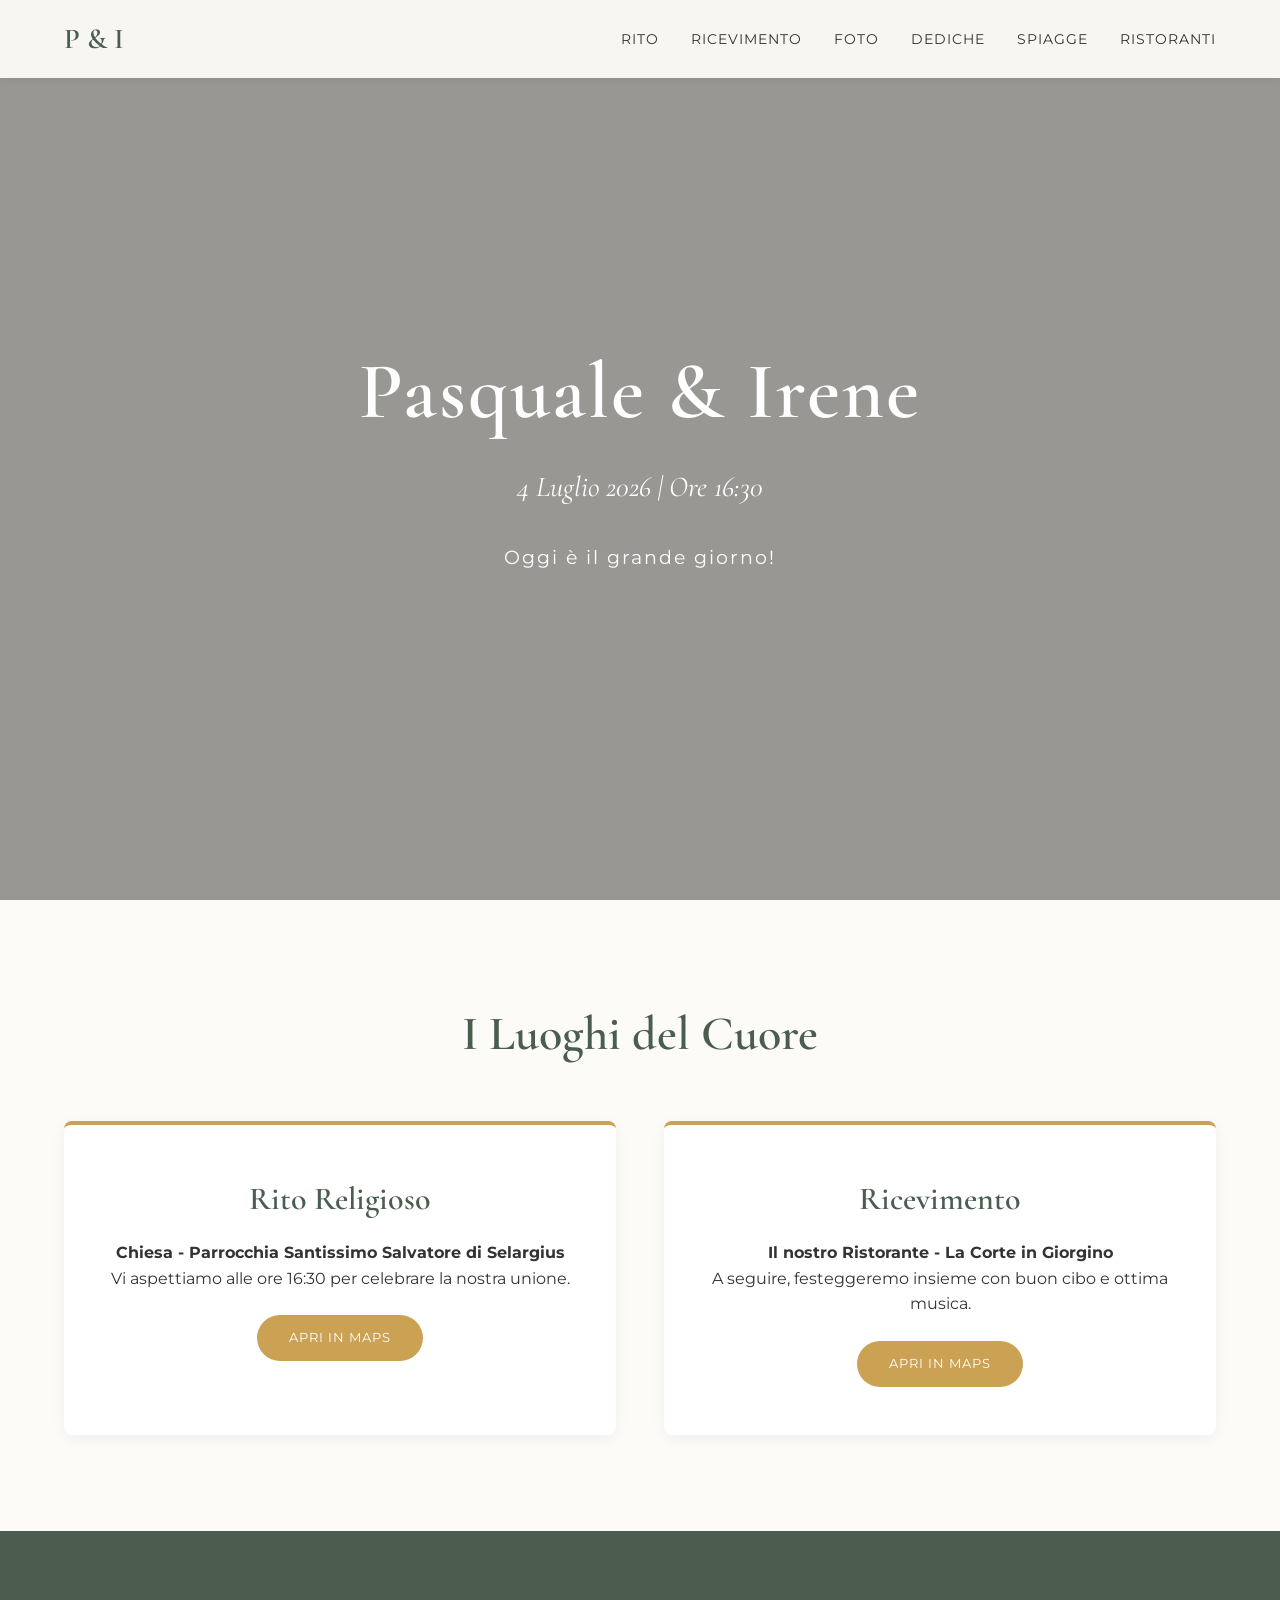
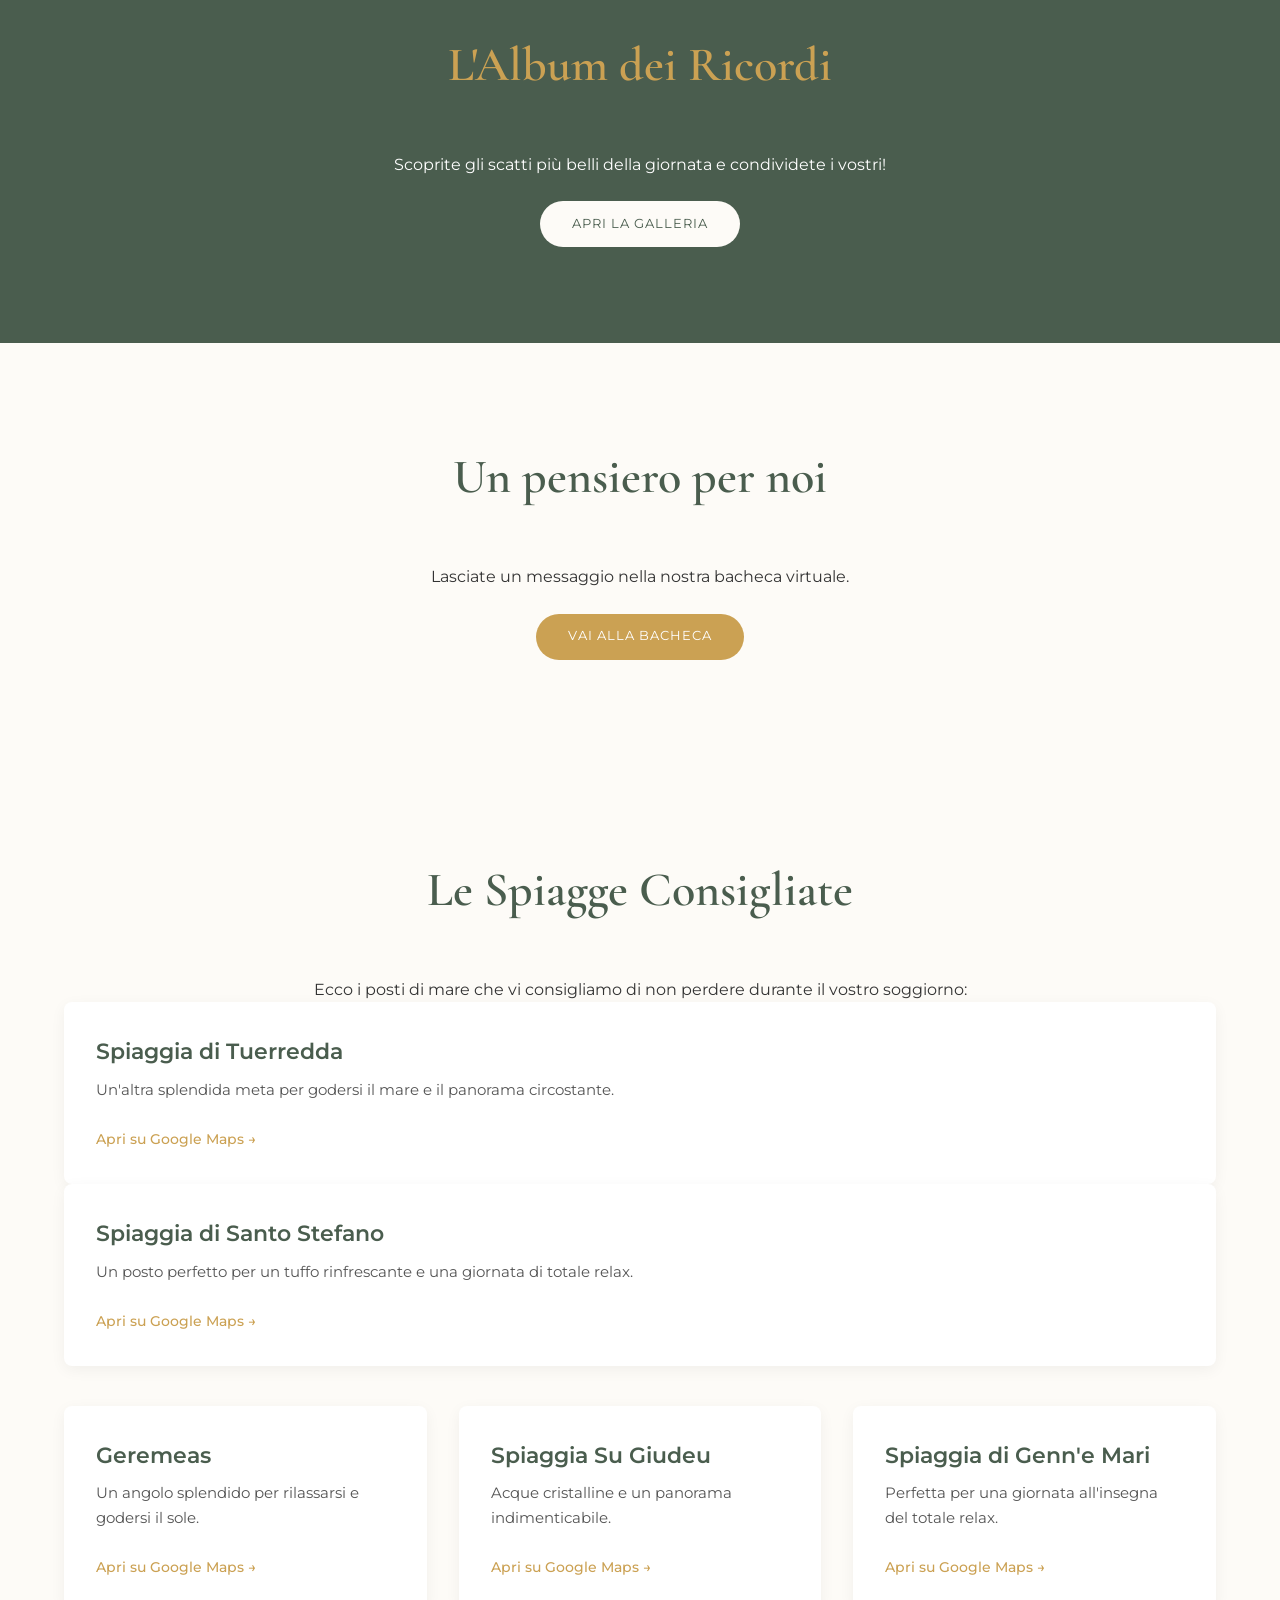
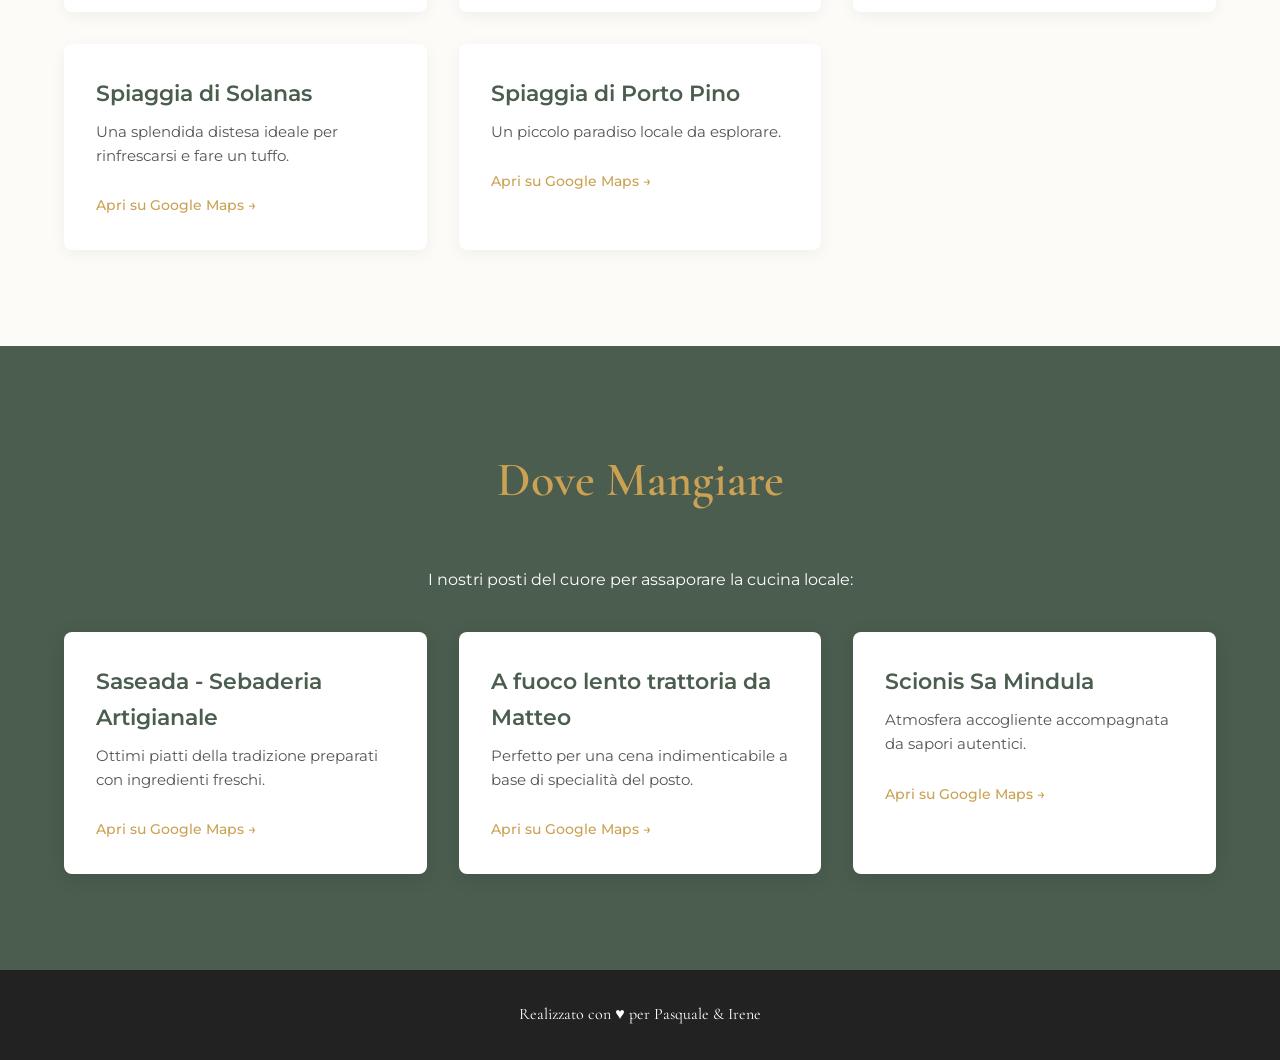
==== index.html @ 94bff265 "aggiunta nomi" ====
<!DOCTYPE html>
<html lang="it">
<head>
    <meta charset="UTF-8">
    <meta name="viewport" content="width=device-width, initial-scale=1.0">
    <title>Matrimonio Irene & Pasquale</title>
    <link rel="stylesheet" href="style.css">
    <link href="https://fonts.googleapis.com/css2?family=Cormorant+Garamond:ital,wght@0,400;0,600;1,400&family=Montserrat:wght@300;400;500&display=swap" rel="stylesheet">
</head>
<body>

    <nav id="navbar">
        <div class="logo">P & I</div>
            <ul class="nav-links">
                <li><a href="index.html#cerimonia">Rito</a></li>
                <li><a href="index.html#ricevimento">Ricevimento</a></li>
                <li><a href="foto.html">Foto</a></li>
                <li><a href="dediche.html">Dediche</a></li>
                <li><a href="index.html#spiagge">Spiagge</a></li> <li><a href="index.html#ristoranti">Ristoranti</a></li>
            </ul>
    </nav>

    <header class="hero">
        <div class="hero-content">
            <h1>Pasquale & Irene</h1>
            <p class="subtitle">4 Luglio 2026 | Ore 16:30</p>
            <div id="countdown" class="countdown"></div>
        </div>
    </header>

    <section id="cerimonia" class="section">
        <h2>I Luoghi del Cuore</h2>
        <div class="container double-column">
            
            <div class="card">
                <h3>Rito Religioso</h3>
                <p><strong>Chiesa - Parrocchia Santissimo Salvatore di Selargius</strong></p>
                <p>Vi aspettiamo alle ore 16:30 per celebrare la nostra unione.</p>
                <a href="https://maps.app.goo.gl/7A8SuHtSgQFLoYvGA?g_st=iw" class="btn" target="_blank">Apri in Maps</a>
            </div>

            <div class="card" id="ricevimento">
                <h3>Ricevimento</h3>
                <p><strong>Il nostro Ristorante - La Corte in Giorgino</strong></p>
                <p>A seguire, festeggeremo insieme con buon cibo e ottima musica.</p>
                <a href="https://maps.app.goo.gl/tqCPoaPsk72nyPu48?g_st=iw" class="btn" target="_blank">Apri in Maps</a>
            </div>

        </div>
    </section>

    <section id="foto" class="section dark-bg">
        <h2>L'Album dei Ricordi</h2>
        <div class="container text-center">
            <p>Scoprite gli scatti più belli della giornata e condividete i vostri!</p>
            <a href="foto.html" class="btn btn-light">Apri la Galleria</a>
        </div>
    </section>

    <section class="section">
    <div class="container text-center">
        <h2>Un pensiero per noi</h2>
        <p>Lasciate un messaggio nella nostra bacheca virtuale.</p>
        <a href="dediche.html" class="btn">Vai alla Bacheca</a>
    </div>
    </section>

<section id="spiagge" class="section">
    <h2>Le Spiagge Consigliate</h2>
    <div class="container">
        <p class="text-center">Ecco i posti di mare che vi consigliamo di non perdere durante il vostro soggiorno:</p>
        <div class="card-consiglio">
                <h3>Spiaggia di Tuerredda</h3>
                <p>Un'altra splendida meta per godersi il mare e il panorama circostante.</p>
                <a href="https://maps.app.goo.gl/Bn6LyCchvHPdUhnS6?g_st=iw" target="_blank" class="btn-link">Apri su Google Maps →</a>
            </div>

            <div class="card-consiglio">
                <h3>Spiaggia di Santo Stefano</h3>
                <p>Un posto perfetto per un tuffo rinfrescante e una giornata di totale relax.</p>
                <a href="https://maps.app.goo.gl/yt2L62T7qrY25TKx7?g_st=iw" target="_blank" class="btn-link">Apri su Google Maps →</a>
            </div>
        <div class="cards-grid">
            <div class="card-consiglio">
                <h3>Geremeas</h3>
                <p>Un angolo splendido per rilassarsi e godersi il sole.</p>
                <a href="https://maps.app.goo.gl/NKtHqm1GBeDkbayM6?g_st=iw" target="_blank" class="btn-link">Apri su Google Maps →</a>
            </div>

            <div class="card-consiglio">
                <h3>Spiaggia Su Giudeu</h3>
                <p>Acque cristalline e un panorama indimenticabile.</p>
                <a href="https://maps.app.goo.gl/EWHRhkAZRLEbvHLa8?g_st=iw" target="_blank" class="btn-link">Apri su Google Maps →</a>
            </div>

            <div class="card-consiglio">
                <h3>Spiaggia di Genn'e Mari</h3>
                <p>Perfetta per una giornata all'insegna del totale relax.</p>
                <a href="https://maps.app.goo.gl/zg65W3r7LVhrQqkp8?g_st=iw" target="_blank" class="btn-link">Apri su Google Maps →</a>
            </div>

            <div class="card-consiglio">
                <h3>Spiaggia di Solanas</h3>
                <p>Una splendida distesa ideale per rinfrescarsi e fare un tuffo.</p>
                <a href="https://maps.app.goo.gl/wDWNZT6ZgFcB17de6?g_st=iw" target="_blank" class="btn-link">Apri su Google Maps →</a>
            </div>

            <div class="card-consiglio">
                <h3>Spiaggia di Porto Pino</h3>
                <p>Un piccolo paradiso locale da esplorare.</p>
                <a href="https://maps.app.goo.gl/ZWvww7A1cfnHGEvG8?g_st=iw" target="_blank" class="btn-link">Apri su Google Maps →</a>
            </div>
        </div>
    </div>
</section>

<section id="ristoranti" class="section dark-bg">
    <h2>Dove Mangiare</h2>
    <div class="container">
        <p class="text-center">I nostri posti del cuore per assaporare la cucina locale:</p>
        
        <div class="cards-grid">
            <div class="card-consiglio">
                <h3>Saseada - Sebaderia Artigianale</h3>
                <p>Ottimi piatti della tradizione preparati con ingredienti freschi.</p>
                <a href="https://maps.app.goo.gl/XTCZu9n15U3RSqXQA?g_st=iw" target="_blank" class="btn-link">Apri su Google Maps →</a>
            </div>

            <div class="card-consiglio">
                <h3>A fuoco lento trattoria da Matteo</h3>
                <p>Perfetto per una cena indimenticabile a base di specialità del posto.</p>
                <a href="https://maps.app.goo.gl/RqQxAGWK4vjCrK7r7?g_st=iw" target="_blank" class="btn-link">Apri su Google Maps →</a>
            </div>

            <div class="card-consiglio">
                <h3>Scionis Sa Mindula</h3>
                <p>Atmosfera accogliente accompagnata da sapori autentici.</p>
                <a href="https://maps.app.goo.gl/MSapcV2wznL1i2TR8?g_st=iw" target="_blank" class="btn-link">Apri su Google Maps →</a>
            </div>
        </div>
    </div>
</section>

    <footer>
        <p>Realizzato con ♥ per Pasquale & Irene</p>
    </footer>

    <script src="script.js"></script>
</body>
</html>
---- style.css ----
/* Variabili CSS per la palette colori */
:root {
    --primary-color: #4a5d4e; 
    --secondary-color: #cba153; 
    --bg-light: #fdfbf7; 
    --text-dark: #333333;
    --text-light: #ffffff;
}

* { margin: 0; padding: 0; box-sizing: border-box; }
html { scroll-behavior: smooth; }

body {
    font-family: 'Montserrat', sans-serif;
    color: var(--text-dark);
    background-color: var(--bg-light);
    line-height: 1.6;
}

h1, h2, h3, h4, .logo {
    font-family: 'Cormorant Garamond', serif;
    font-weight: 600;
}

/* Navigazione */
#navbar {
    position: fixed; top: 0; width: 100%;
    background: rgba(253, 251, 247, 0.95);
    padding: 1rem 5%;
    display: flex; justify-content: space-between; align-items: center;
    z-index: 1000; box-shadow: 0 2px 10px rgba(0,0,0,0.05); transition: 0.3s;
}

.logo { font-size: 1.8rem; color: var(--primary-color); }
.nav-links { list-style: none; display: flex; gap: 2rem; }
.nav-links a { text-decoration: none; color: var(--text-dark); font-size: 0.9rem; text-transform: uppercase; letter-spacing: 1px; transition: 0.3s; }
.nav-links a:hover { color: var(--secondary-color); }

/* Hero Section */
.hero {
    height: 100vh;
    background: linear-gradient(rgba(0,0,0,0.4), rgba(0,0,0,0.4)), url('https://images.unsplash.com/photo-1519741497674-611481863552?ixlib=rb-1.2.1&auto=format&fit=crop&w=1920&q=80') center/cover;
    display: flex; align-items: center; justify-content: center;
    text-align: center; color: var(--text-light);
}

.hero h1 { font-size: 5rem; margin-bottom: 0.5rem; letter-spacing: 2px; }
.hero .subtitle { font-size: 1.8rem; font-style: italic; font-family: 'Cormorant Garamond', serif; }
.countdown { margin-top: 2rem; font-size: 1.2rem; letter-spacing: 2px; }

/* Sezioni e Container */
.section { padding: 6rem 5%; }
.section h2 { text-align: center; font-size: 3rem; color: var(--primary-color); margin-bottom: 3rem; }
.container { max-width: 1200px; margin: 0 auto; }
.text-center { text-align: center; }

.dark-bg { background-color: var(--primary-color); color: var(--text-light); }
.dark-bg h2 { color: var(--secondary-color); }

/* Layout Colonne (Luoghi) */
.double-column { display: flex; gap: 3rem; flex-wrap: wrap; }
.card {
    flex: 1; min-width: 300px; background: #fff; padding: 3rem 2rem;
    text-align: center; border-radius: 8px; box-shadow: 0 4px 15px rgba(0,0,0,0.05);
    border-top: 4px solid var(--secondary-color); color: var(--text-dark);
}
.card h3 { font-size: 2rem; margin-bottom: 1rem; color: var(--primary-color); }

/* Layout Griglia (Consigli) */
.grid-2 {
    display: grid;
    grid-template-columns: repeat(auto-fit, minmax(280px, 1fr));
    gap: 2rem; margin-top: 3rem;
}
.tip-card { padding: 2.5rem; background: #fff; border: 1px solid #eee; border-radius: 8px; box-shadow: 0 2px 10px rgba(0,0,0,0.02); }
.tip-card h4 { color: var(--secondary-color); font-size: 1.5rem; margin-bottom: 0.8rem; }

/* Pulsanti e Immagini */
.btn {
    display: inline-block; padding: 0.8rem 2rem; background-color: var(--secondary-color);
    color: var(--text-light); text-decoration: none; border-radius: 30px;
    text-transform: uppercase; font-size: 0.8rem; letter-spacing: 1px;
    transition: 0.3s; margin-top: 1.5rem;
}
.btn:hover { background-color: #b58d45; }
.btn-light { background-color: var(--bg-light); color: var(--primary-color); }
.btn-light:hover { background-color: #eee; }
.btn-small { padding: 0.6rem 1.5rem; font-size: 0.75rem; margin-top: 1rem; }

.qr-container { margin: 2rem 0; }
.qr-code { border: 10px solid #fff; border-radius: 8px; max-width: 100%; height: auto; }

/* Galleria Foto Dinamica */
.gallery-grid {
    display: grid;
    grid-template-columns: repeat(auto-fill, minmax(250px, 1fr));
    gap: 15px;
    margin-top: 3rem;
}

.gallery-item {
    position: relative;
    overflow: hidden;
    border-radius: 8px;
    box-shadow: 0 4px 10px rgba(0,0,0,0.15);
    aspect-ratio: 1 / 1;
}

.gallery-item img {
    width: 100%;
    height: 100%;
    object-fit: cover;
    transition: transform 0.5s ease;
}

.gallery-item:hover img { transform: scale(1.08); }

footer { text-align: center; padding: 2rem; background: #222; color: #fff; font-family: 'Cormorant Garamond', serif; }

/* ======== RESPONSIVE DESIGN (SMARTPHONE) ======== */
@media (max-width: 768px) {
    #navbar { flex-direction: column; padding: 1rem; }
    .nav-links { margin-top: 1rem; gap: 1rem; flex-wrap: wrap; justify-content: center; }
    
    .hero h1 { font-size: 3rem; }
    .hero .subtitle { font-size: 1.4rem; }
    .countdown { font-size: 1rem; }
    
    .section { padding: 4rem 5%; }
    .section h2 { font-size: 2.2rem; margin-bottom: 2rem; }
    
    .double-column { gap: 2rem; }
    .card { padding: 2rem 1.5rem; }
    
    .gallery-grid {
        grid-template-columns: repeat(auto-fill, minmax(140px, 1fr));
        gap: 8px;
    }
}

@media (max-width: 480px) {
    .hero h1 { font-size: 2.5rem; }
    .nav-links { gap: 0.8rem; }
    .nav-links a { font-size: 0.8rem; }
    .btn { padding: 0.7rem 1.5rem; font-size: 0.75rem; }
}
/* ======== STILI LIGHTBOX (FOTO INGRANDITA) ======== */
.gallery-item {
    cursor: pointer; /* Fa capire che la foto si può cliccare */
}

.lightbox {
    display: none; /* Nascosto di default */
    position: fixed;
    z-index: 9999; /* Sta sopra a tutto il resto */
    left: 0;
    top: 0;
    width: 100%;
    height: 100%;
    background-color: rgba(0, 0, 0, 0.85); /* Sfondo nero semitrasparente */
    backdrop-filter: blur(5px); /* Sfoca leggermente lo sfondo */
}

.lightbox-content {
    margin: auto;
    display: block;
    max-width: 90%;
    max-height: 85vh; /* Non supera mai l'altezza dello schermo */
    margin-top: 5vh;
    border-radius: 8px;
    box-shadow: 0 4px 20px rgba(0,0,0,0.5);
    animation: zoomIn 0.3s ease;
}

/* Tasto di chiusura "X" */
.close-lightbox {
    position: absolute;
    top: 20px;
    right: 35px;
    color: #f1f1f1;
    font-size: 40px;
    font-weight: bold;
    transition: 0.3s;
    cursor: pointer;
}

.close-lightbox:hover {
    color: var(--secondary-color);
}

/* Animazione di entrata fluida */
@keyframes zoomIn {
    from {transform: scale(0.9); opacity: 0;}
    to {transform: scale(1); opacity: 1;}
}

/* Adatta la X sugli smartphone */
@media (max-width: 768px) {
    .close-lightbox {
        top: 10px;
        right: 20px;
    }
}
/* ======== GRIGLIA CONSIGLI (SPIAGGE E RISTORANTI) ======== */
.cards-grid {
    display: grid;
    grid-template-columns: repeat(auto-fit, minmax(280px, 1fr));
    gap: 2rem;
    margin-top: 2.5rem;
}

.card-consiglio {
    background: #ffffff;
    padding: 2rem;
    border-radius: 8px;
    box-shadow: 0 4px 15px rgba(0, 0, 0, 0.05);
    text-align: left;
    transition: transform 0.3s ease, box-shadow 0.3s ease;
}

/* Se la card si trova dentro una sezione scura, adattiamo lo sfondo interno */
.dark-bg .card-consiglio {
    background: #ffffff; 
    box-shadow: 0 4px 20px rgba(0, 0, 0, 0.1);
}

.card-consiglio:hover {
    transform: translateY(-5px);
    box-shadow: 0 6px 20px rgba(0, 0, 0, 0.08);
}

.card-consiglio h3 {
    font-family: var(--font-title);
    font-size: 1.4rem;
    margin-bottom: 0.5rem;
    color: var(--primary-color);
}

.card-consiglio p {
    font-family: var(--font-text);
    font-size: 0.95rem;
    color: #555;
    margin-bottom: 1.5rem;
    line-height: 1.6;
}

.btn-link {
    font-family: var(--font-text);
    font-weight: 500;
    color: var(--secondary-color);
    text-decoration: none;
    font-size: 0.9rem;
    transition: color 0.2s ease;
}

.btn-link:hover {
    text-decoration: underline;
}
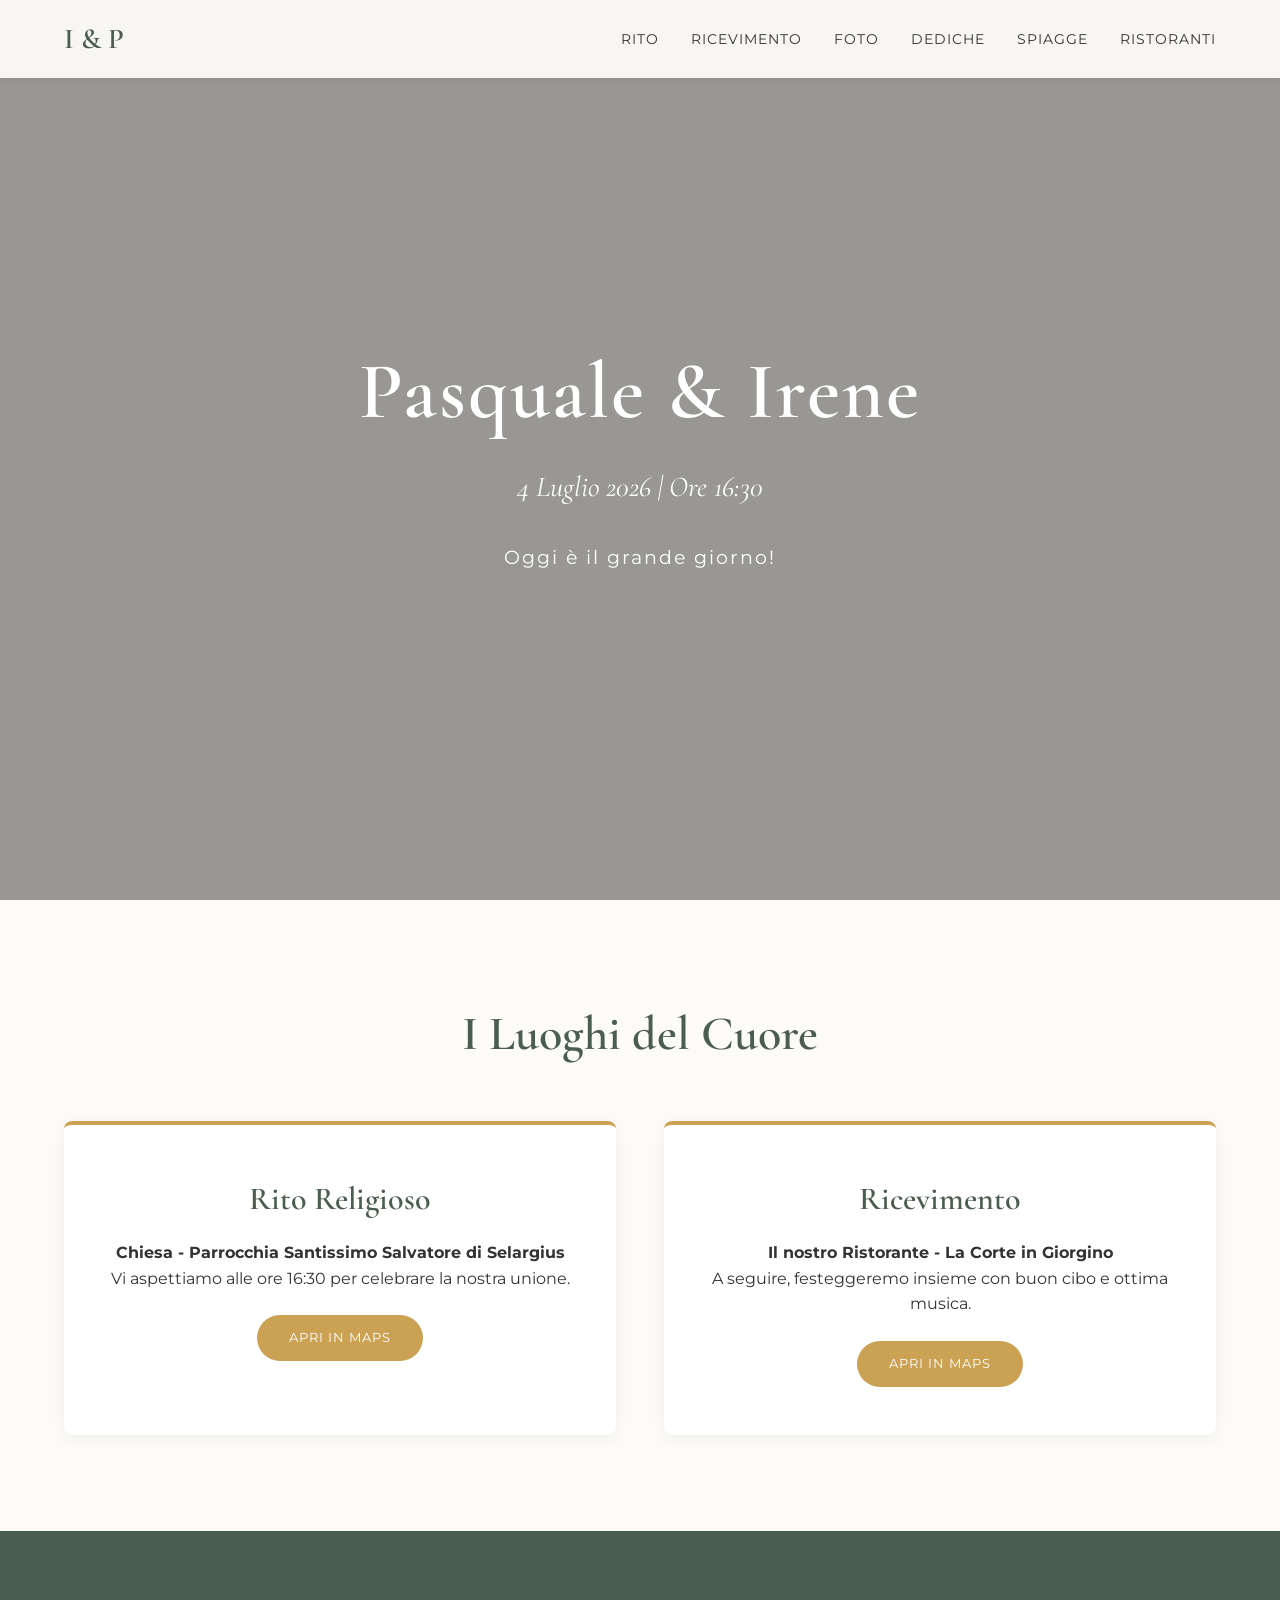
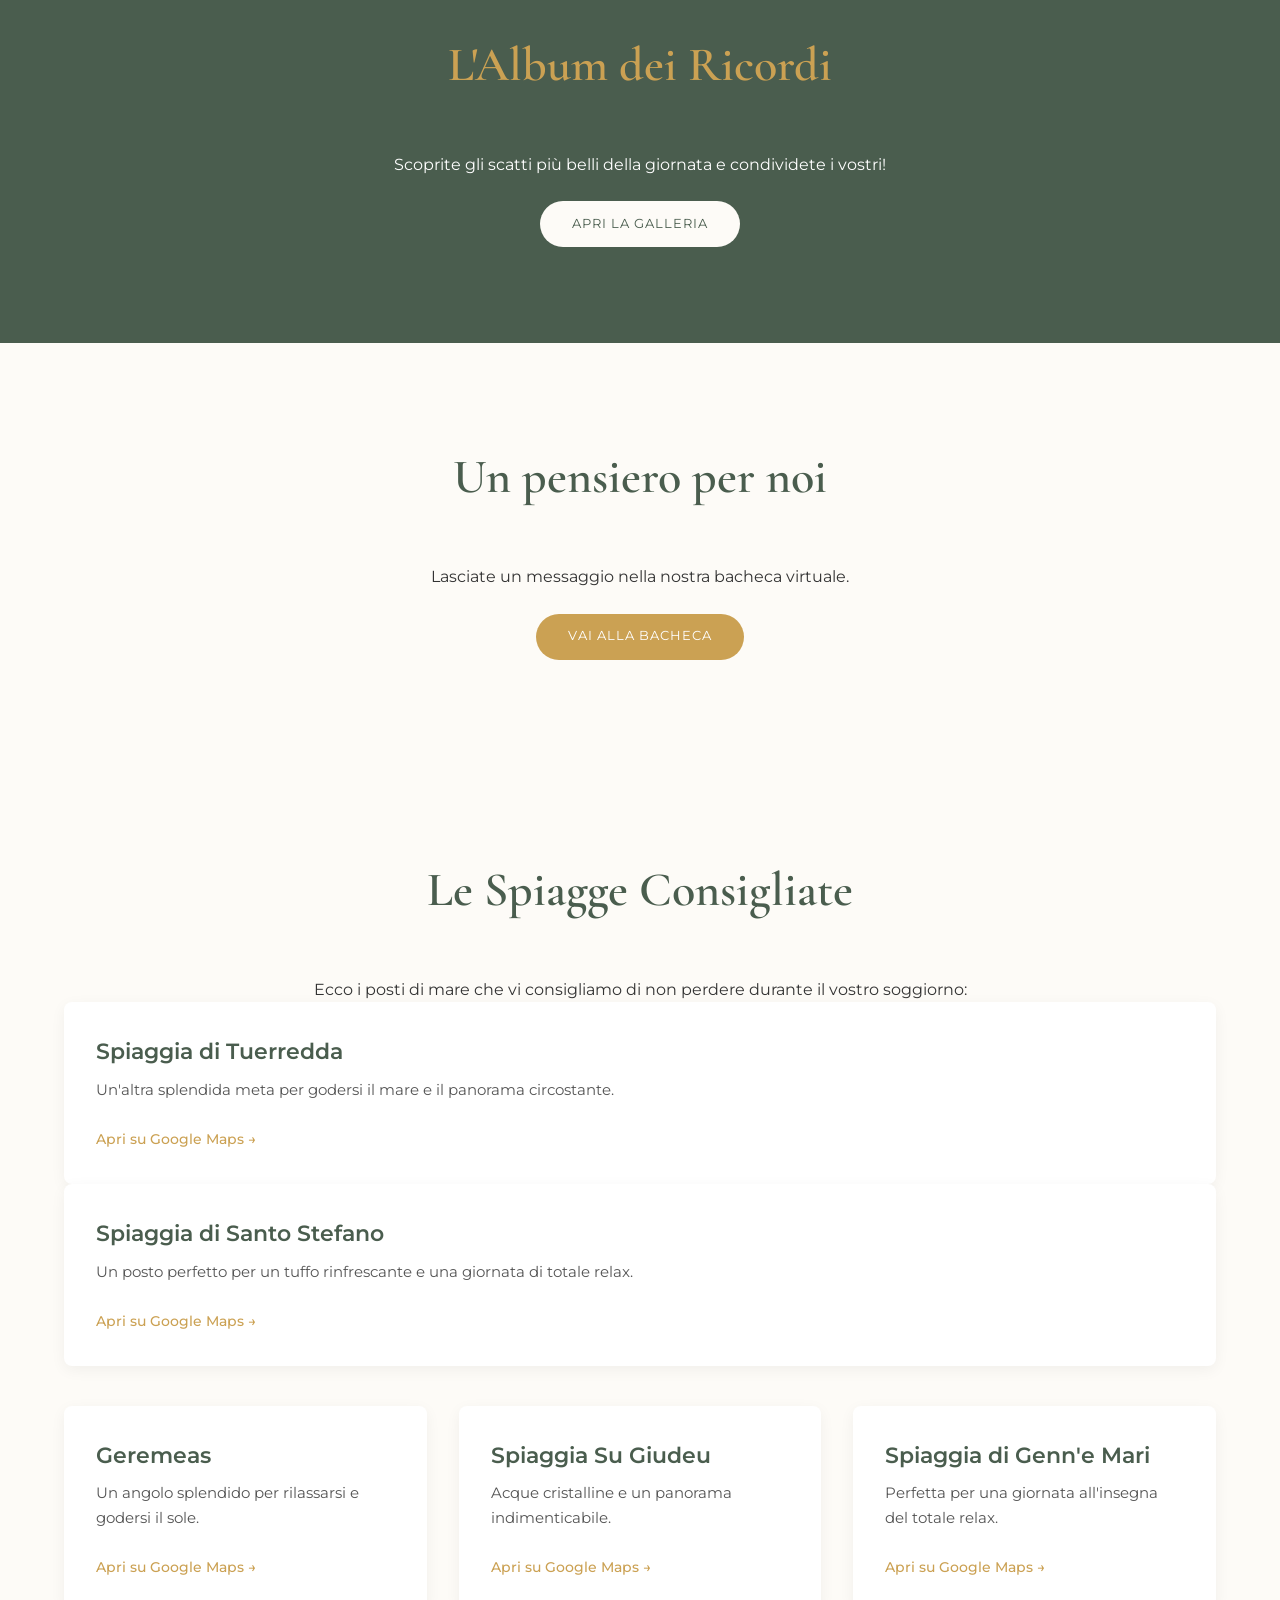
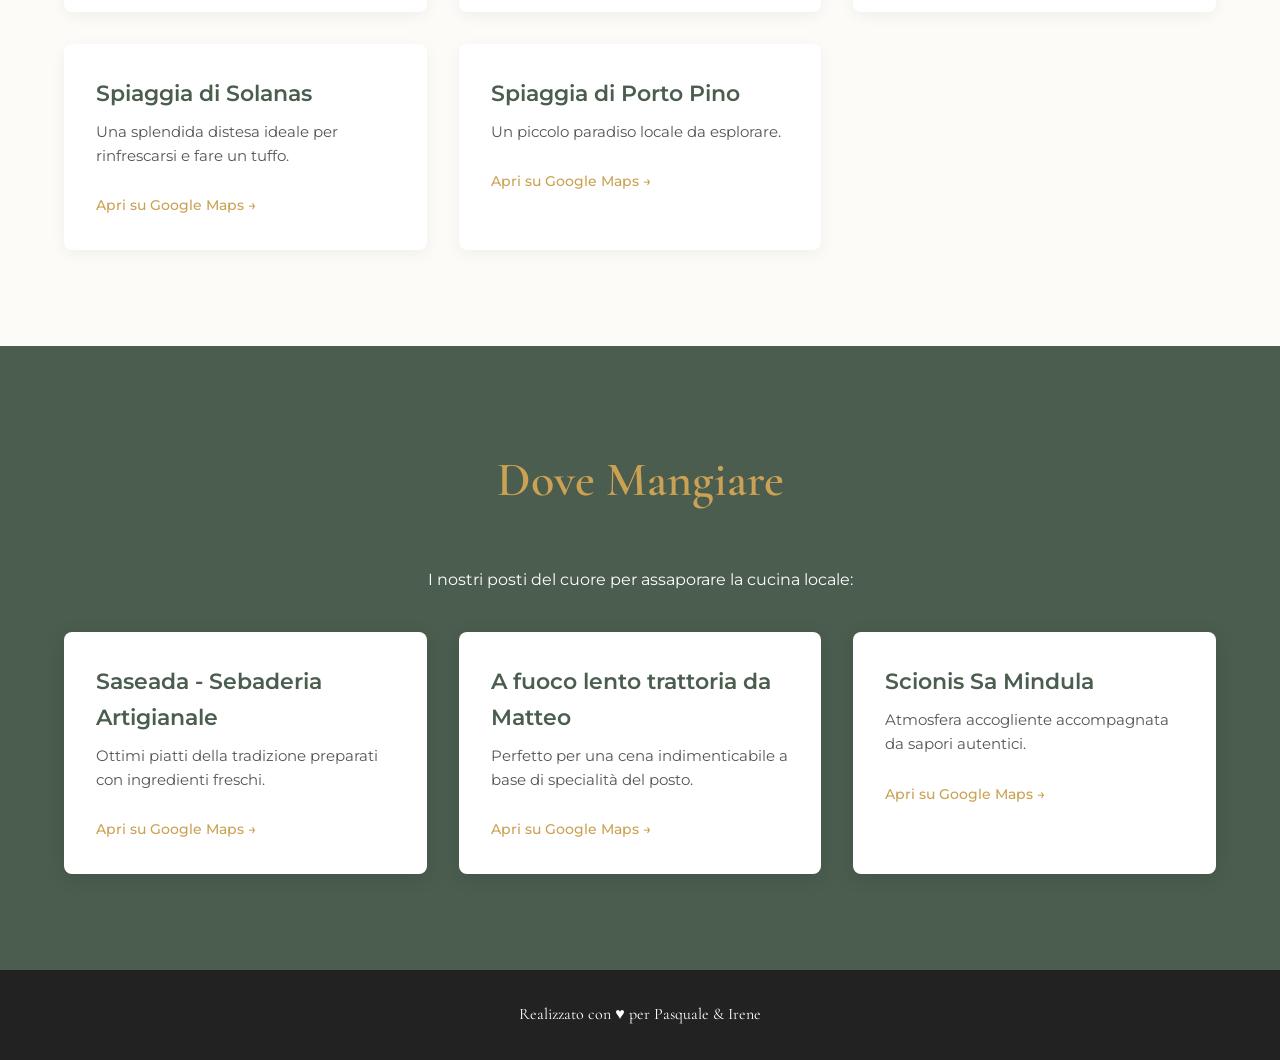
==== commit 1896293a: "altri nomi" ====
--- a/index.html
+++ b/index.html
@@ -10,7 +10,7 @@
 <body>
 
     <nav id="navbar">
-        <div class="logo">P & I</div>
+        <div class="logo">I & P</div>
             <ul class="nav-links">
                 <li><a href="index.html#cerimonia">Rito</a></li>
                 <li><a href="index.html#ricevimento">Ricevimento</a></li>
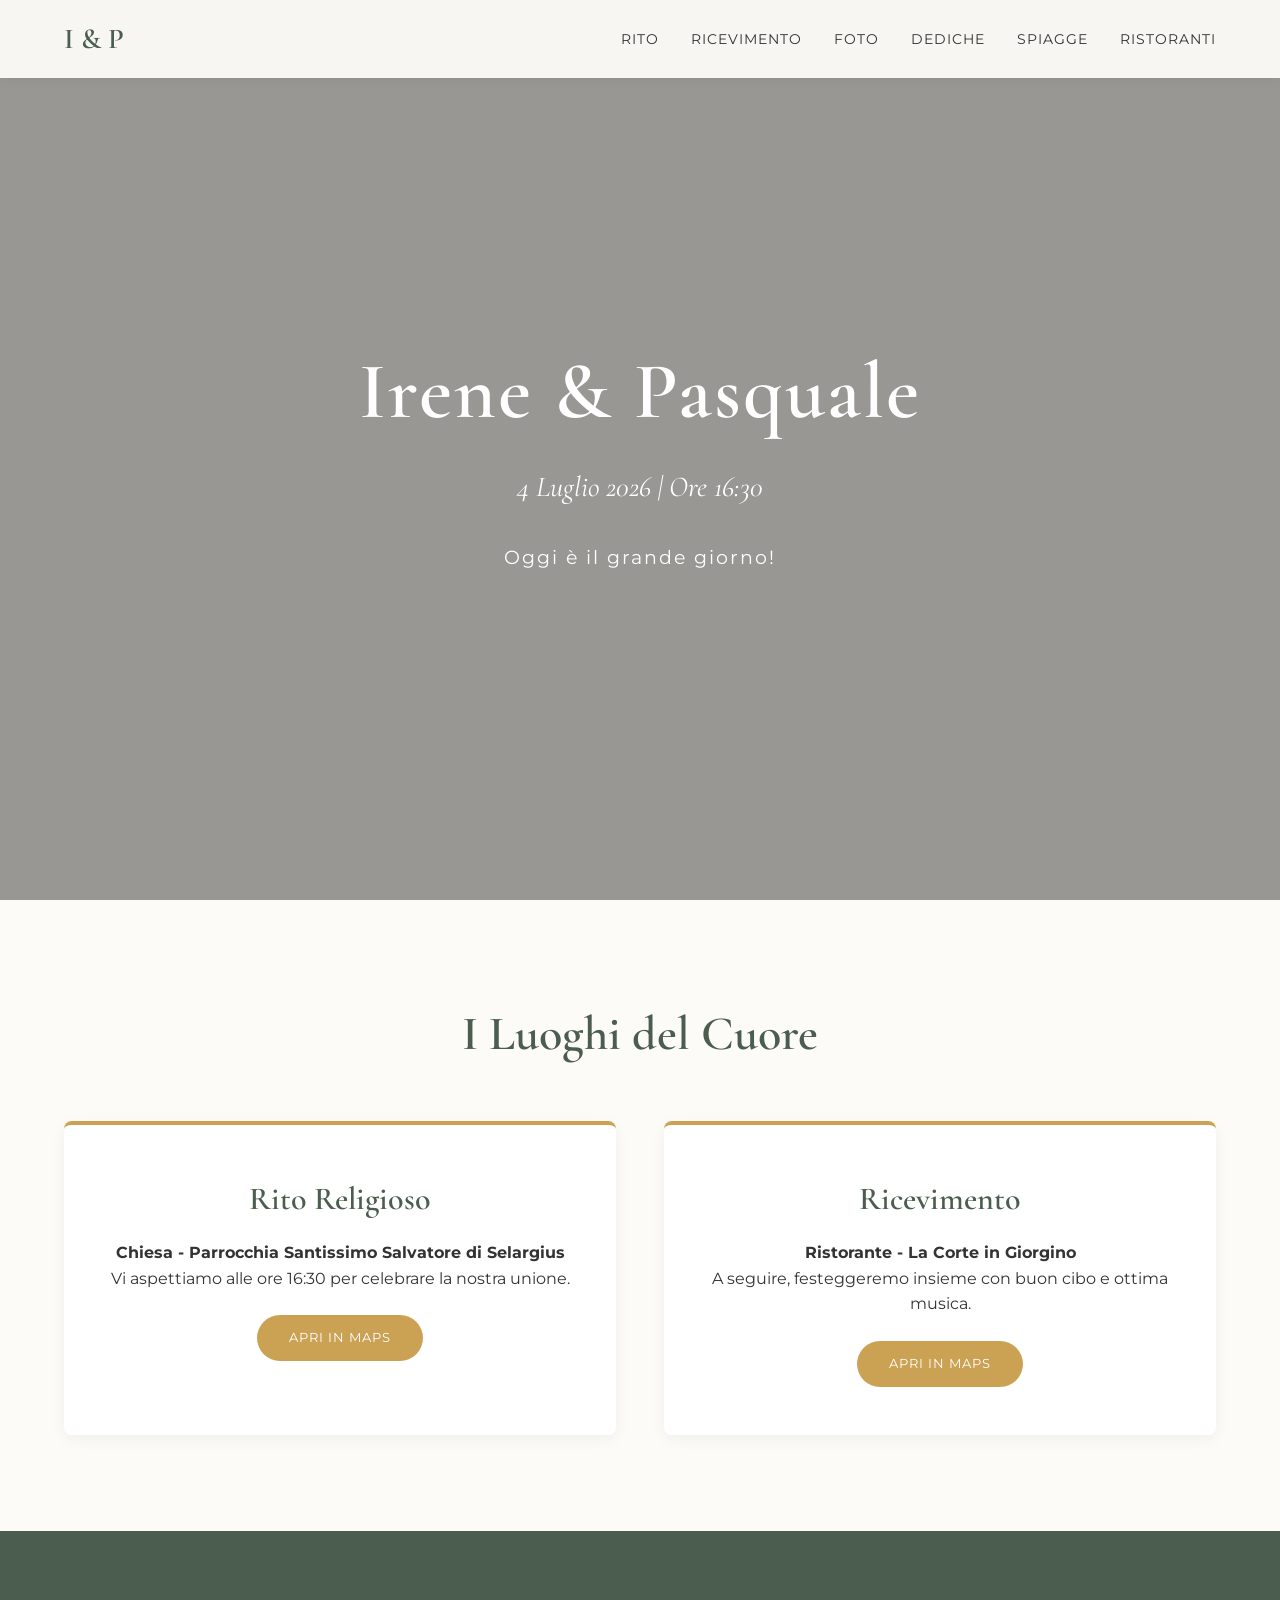
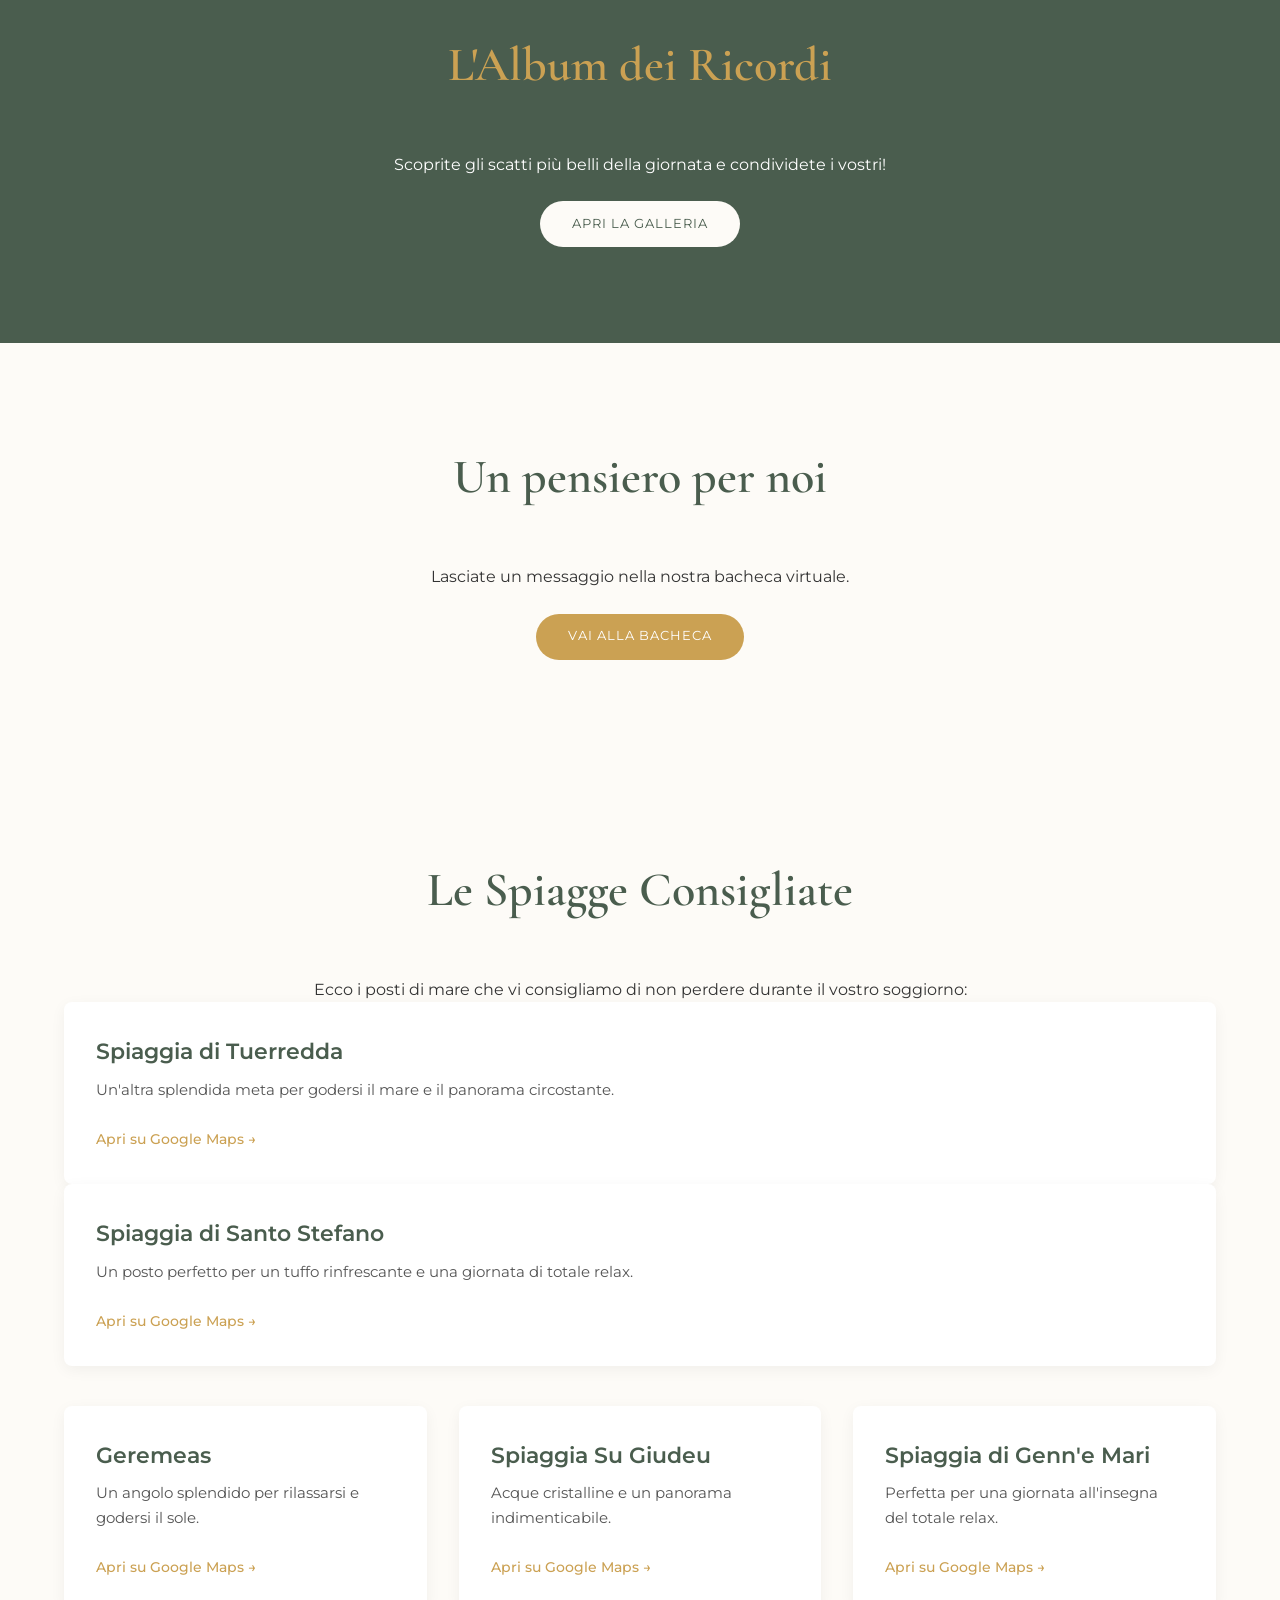
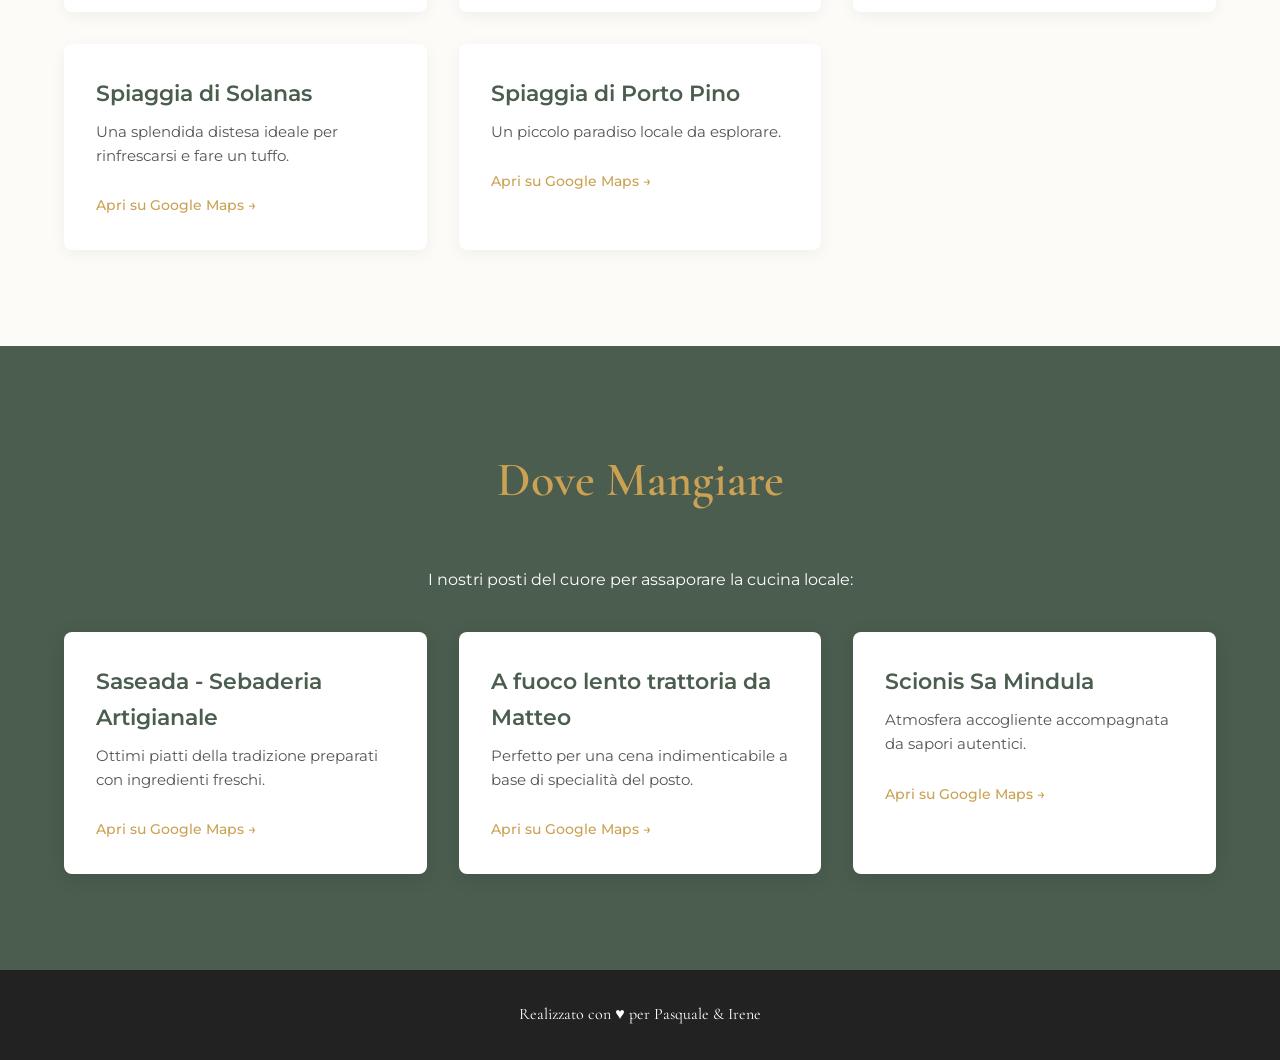
==== commit 9982b54a: "altri nomi parte 2" ====
--- a/index.html
+++ b/index.html
@@ -22,7 +22,7 @@
 
     <header class="hero">
         <div class="hero-content">
-            <h1>Pasquale & Irene</h1>
+            <h1>Irene & Pasquale</h1>
             <p class="subtitle">4 Luglio 2026 | Ore 16:30</p>
             <div id="countdown" class="countdown"></div>
         </div>
@@ -41,7 +41,7 @@
 
             <div class="card" id="ricevimento">
                 <h3>Ricevimento</h3>
-                <p><strong>Il nostro Ristorante - La Corte in Giorgino</strong></p>
+                <p><strong>Ristorante - La Corte in Giorgino</strong></p>
                 <p>A seguire, festeggeremo insieme con buon cibo e ottima musica.</p>
                 <a href="https://maps.app.goo.gl/tqCPoaPsk72nyPu48?g_st=iw" class="btn" target="_blank">Apri in Maps</a>
             </div>
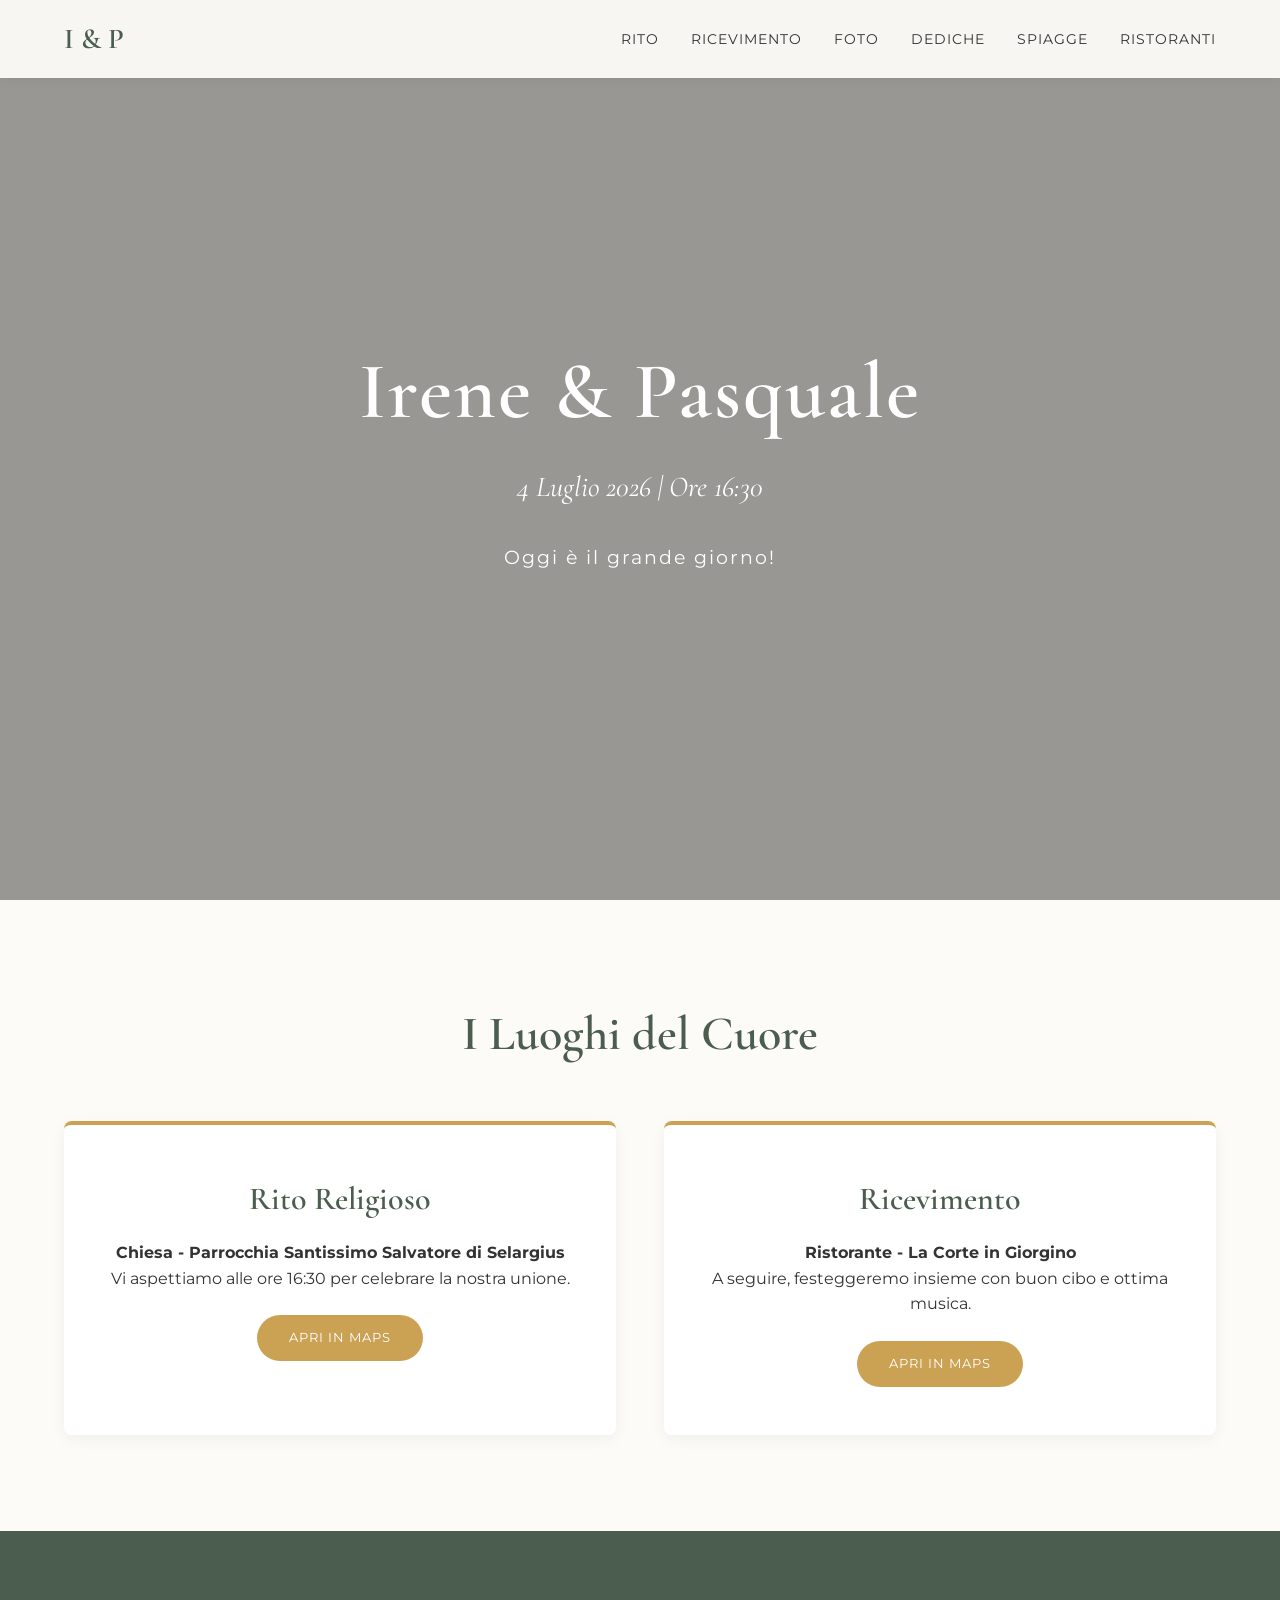
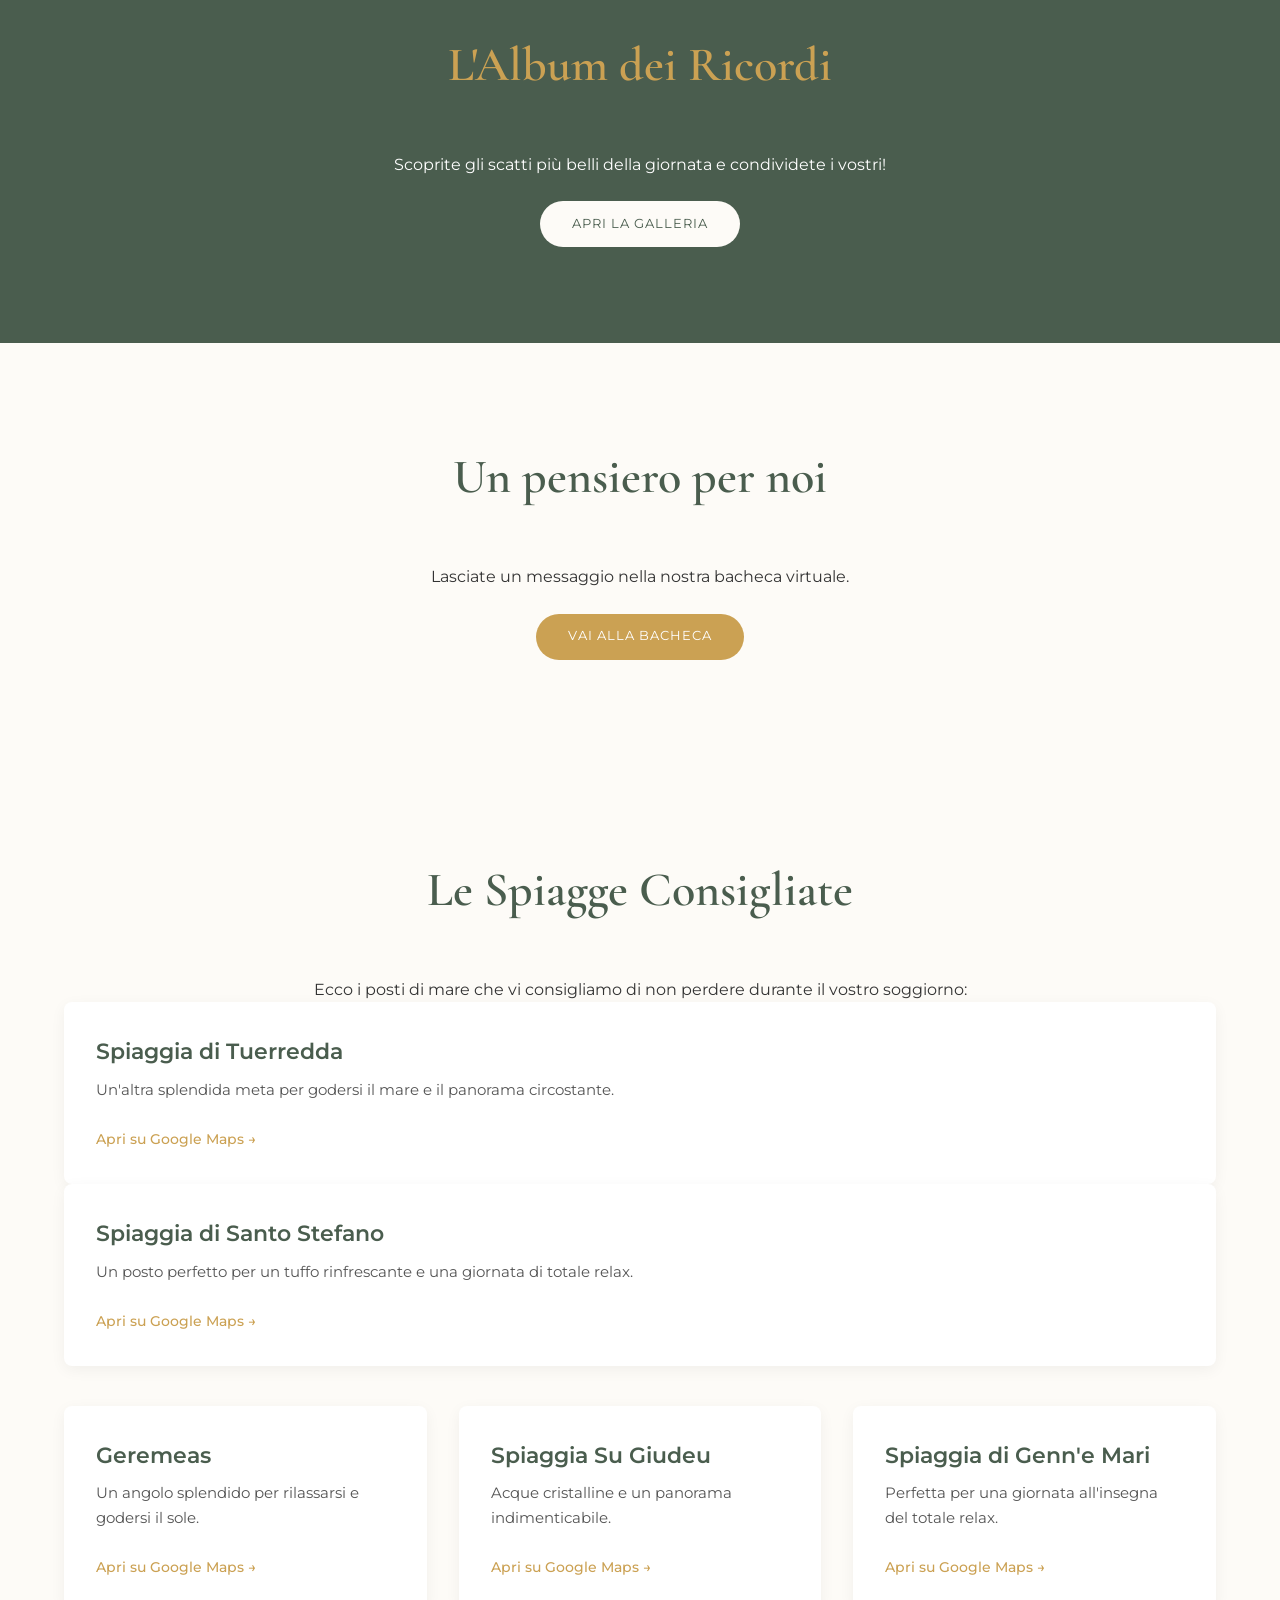
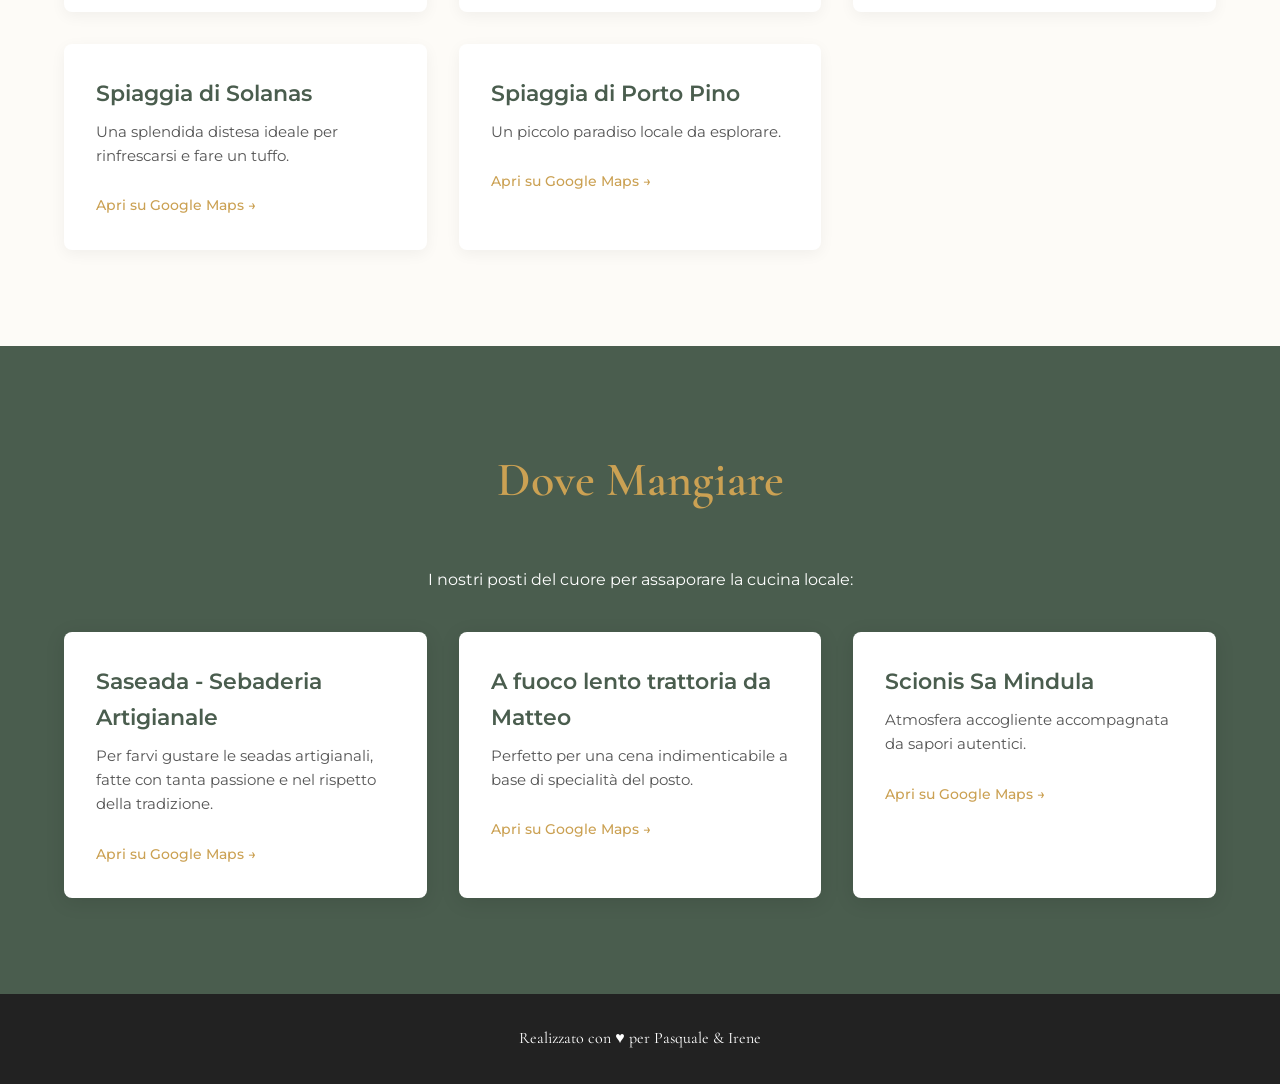
==== commit 3a2ae36b: "modifica descrizione" ====
--- a/index.html
+++ b/index.html
@@ -122,7 +122,7 @@
         <div class="cards-grid">
             <div class="card-consiglio">
                 <h3>Saseada - Sebaderia Artigianale</h3>
-                <p>Ottimi piatti della tradizione preparati con ingredienti freschi.</p>
+                <p>Per farvi gustare le seadas artigianali, fatte con tanta passione e nel rispetto della tradizione.</p>
                 <a href="https://maps.app.goo.gl/XTCZu9n15U3RSqXQA?g_st=iw" target="_blank" class="btn-link">Apri su Google Maps →</a>
             </div>
 
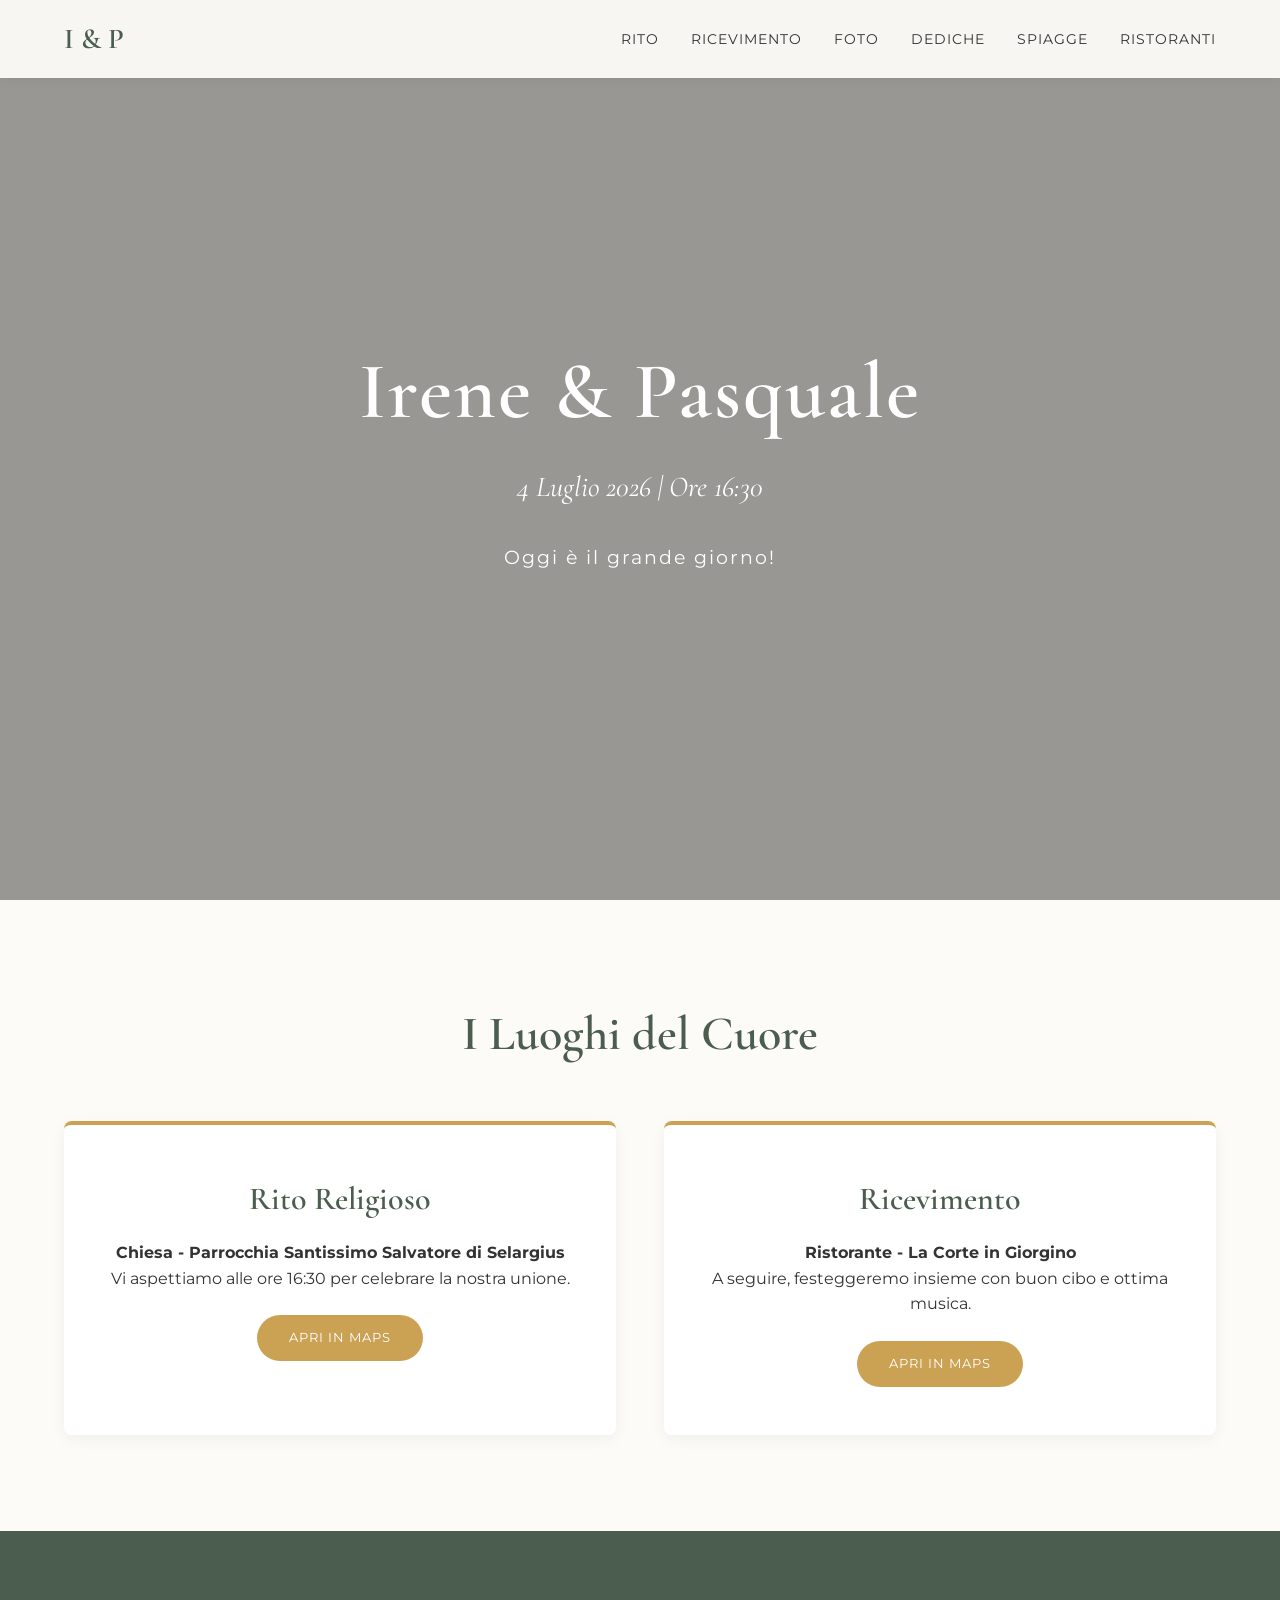
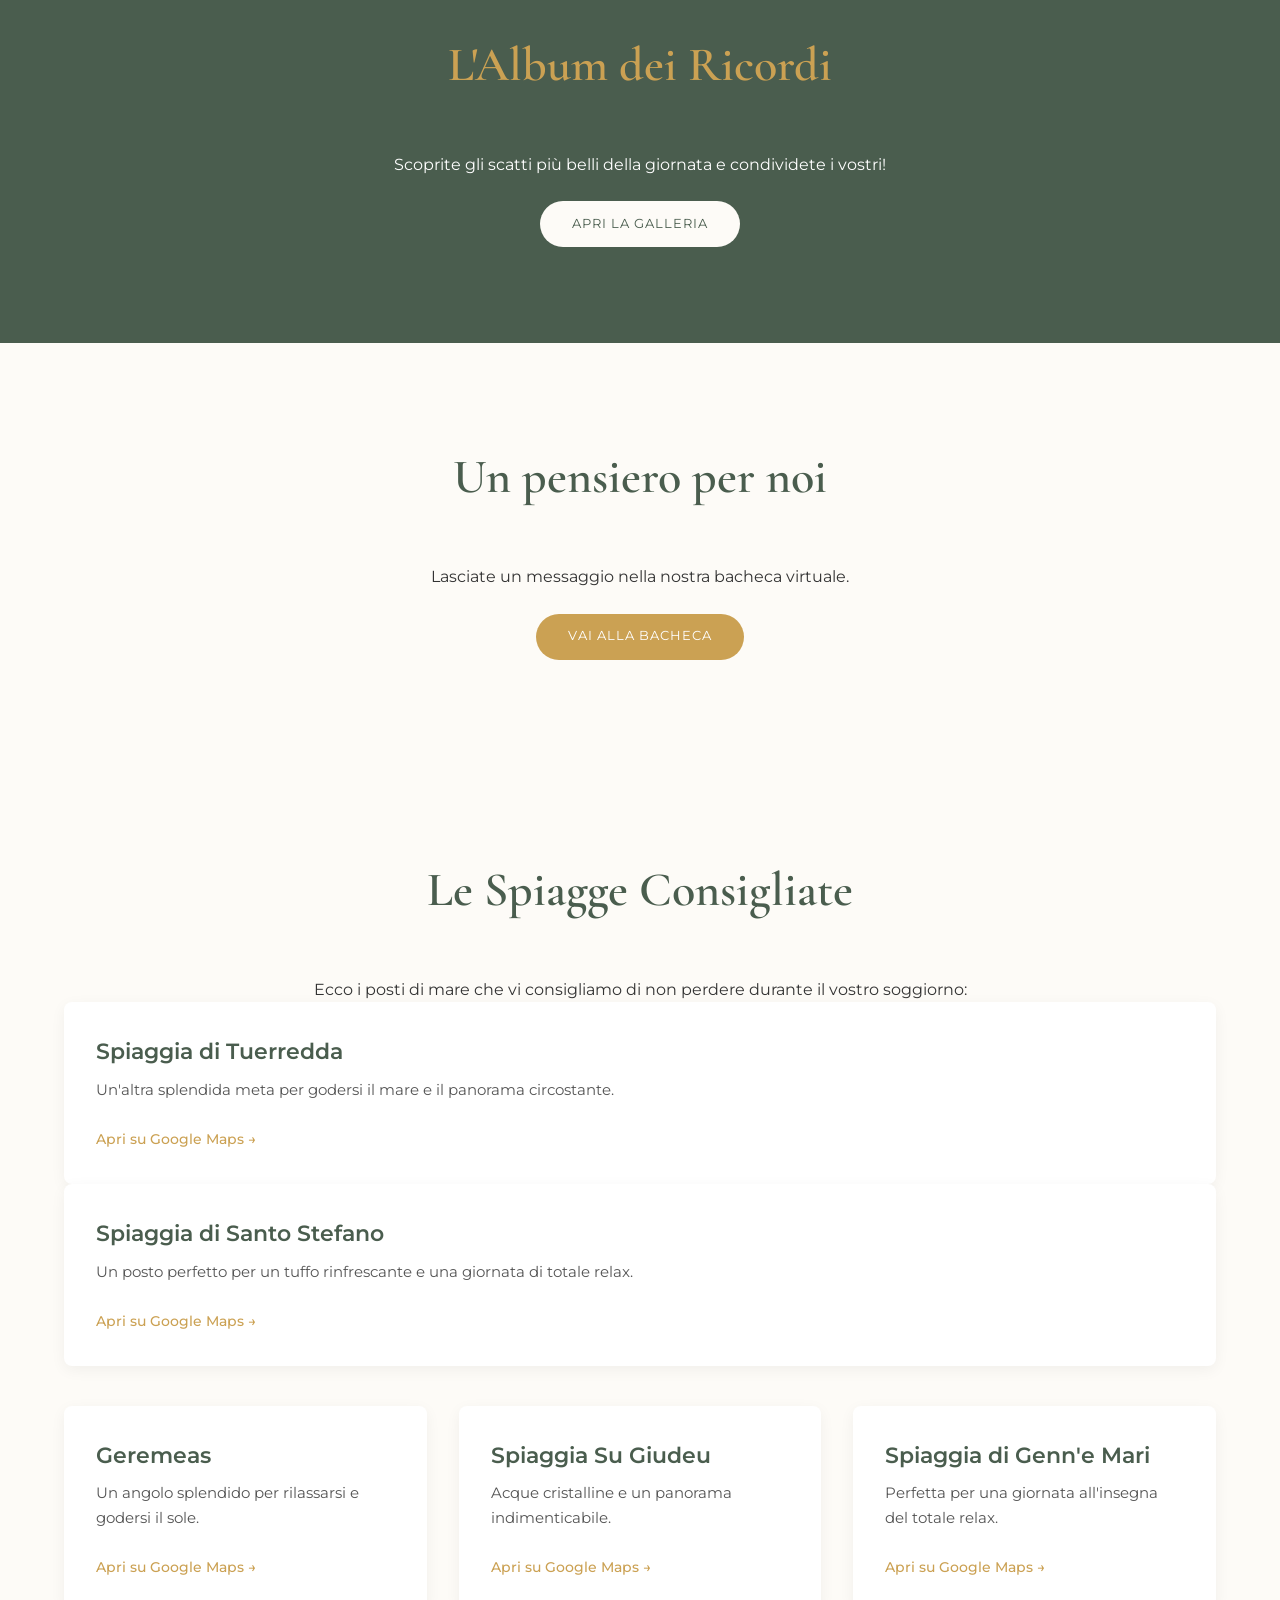
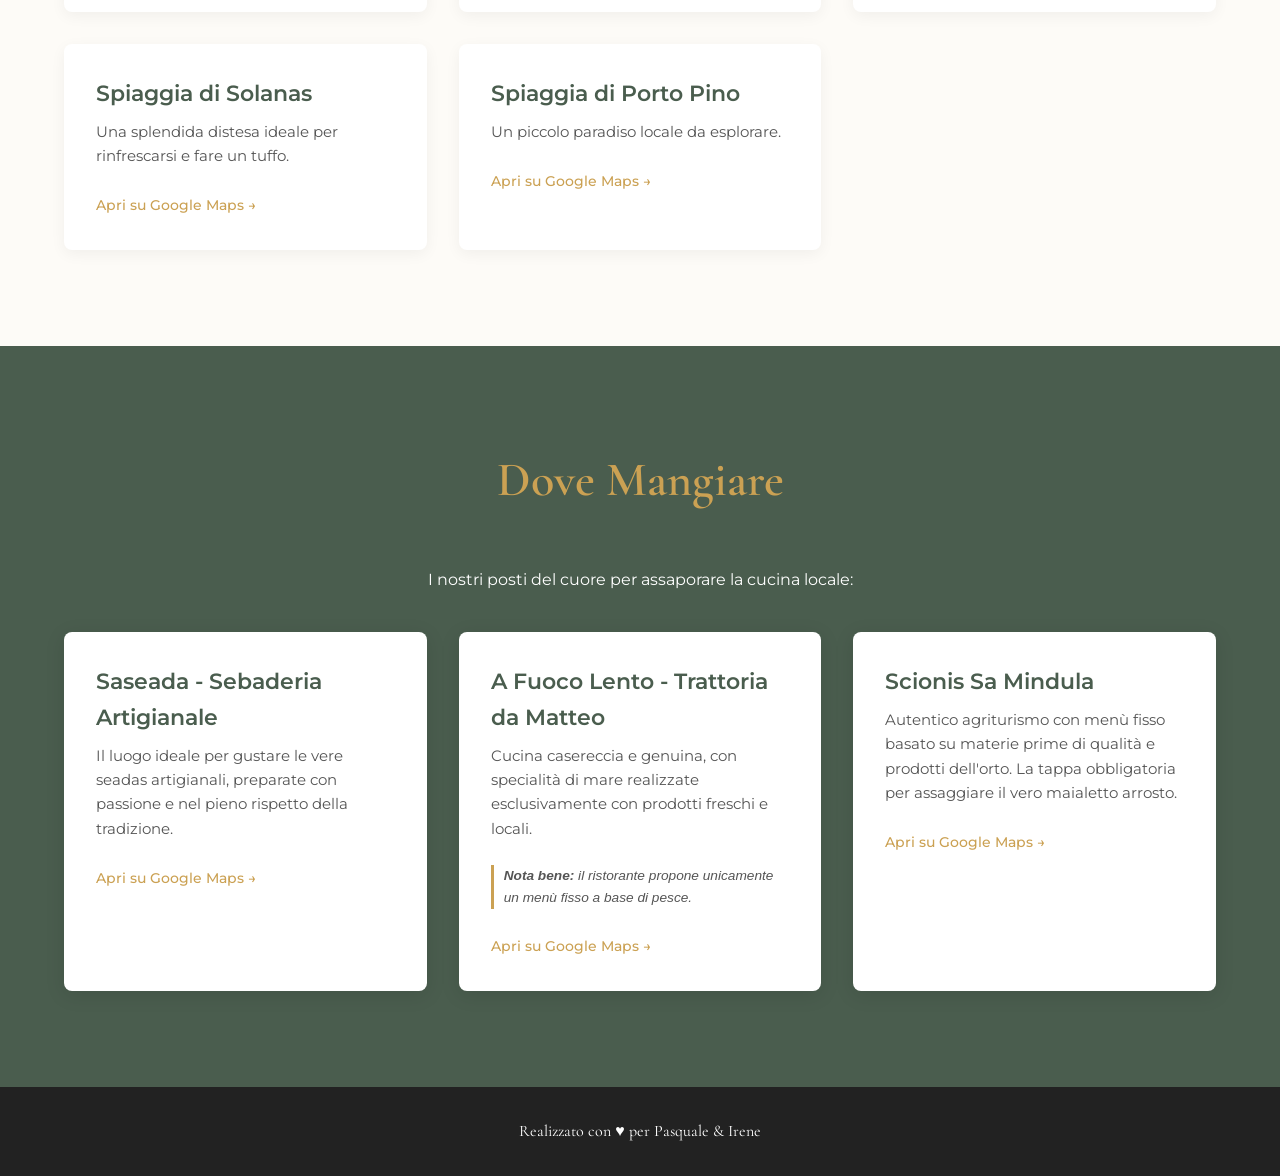
==== commit 405ff83d: "Modifiche descrizioni ristoranti" ====
--- a/index.html
+++ b/index.html
@@ -122,19 +122,22 @@
         <div class="cards-grid">
             <div class="card-consiglio">
                 <h3>Saseada - Sebaderia Artigianale</h3>
-                <p>Per farvi gustare le seadas artigianali, fatte con tanta passione e nel rispetto della tradizione.</p>
+                <p>Il luogo ideale per gustare le vere seadas artigianali, preparate con passione e nel pieno rispetto della tradizione.</p>
                 <a href="https://maps.app.goo.gl/XTCZu9n15U3RSqXQA?g_st=iw" target="_blank" class="btn-link">Apri su Google Maps →</a>
             </div>
 
             <div class="card-consiglio">
-                <h3>A fuoco lento trattoria da Matteo</h3>
-                <p>Perfetto per una cena indimenticabile a base di specialità del posto.</p>
+                <h3>A Fuoco Lento - Trattoria da Matteo</h3>
+                <p>Cucina casereccia e genuina, con specialità di mare realizzate esclusivamente con prodotti freschi e locali.<br><br>
+                <span style="font-size: 0.9em; font-style: italic; color: #555; display: block; border-left: 3px solid var(--secondary-color); padding-left: 10px;">
+                    <strong>Nota bene:</strong> il ristorante propone unicamente un menù fisso a base di pesce.
+                </span></p>
                 <a href="https://maps.app.goo.gl/RqQxAGWK4vjCrK7r7?g_st=iw" target="_blank" class="btn-link">Apri su Google Maps →</a>
             </div>
 
             <div class="card-consiglio">
                 <h3>Scionis Sa Mindula</h3>
-                <p>Atmosfera accogliente accompagnata da sapori autentici.</p>
+                <p>Autentico agriturismo con menù fisso basato su materie prime di qualità e prodotti dell'orto. La tappa obbligatoria per assaggiare il vero maialetto arrosto.</p>
                 <a href="https://maps.app.goo.gl/MSapcV2wznL1i2TR8?g_st=iw" target="_blank" class="btn-link">Apri su Google Maps →</a>
             </div>
         </div>
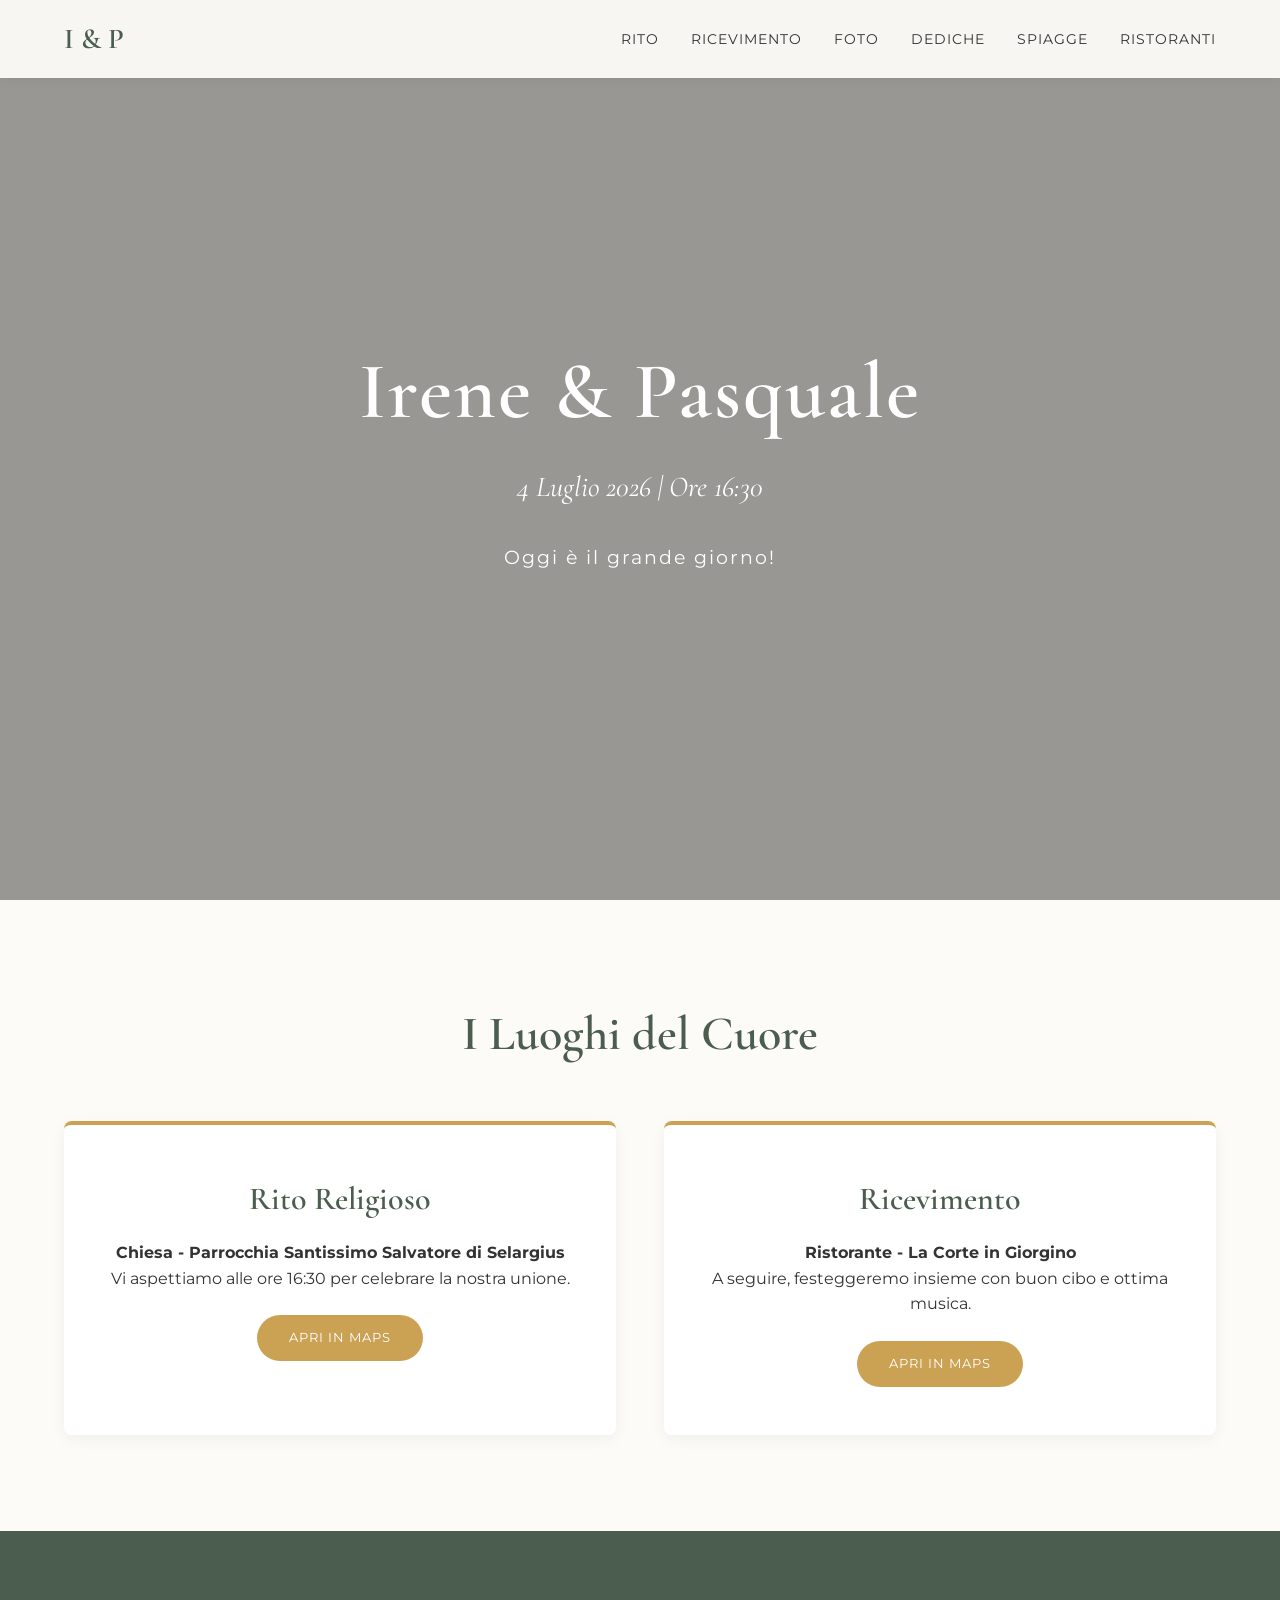
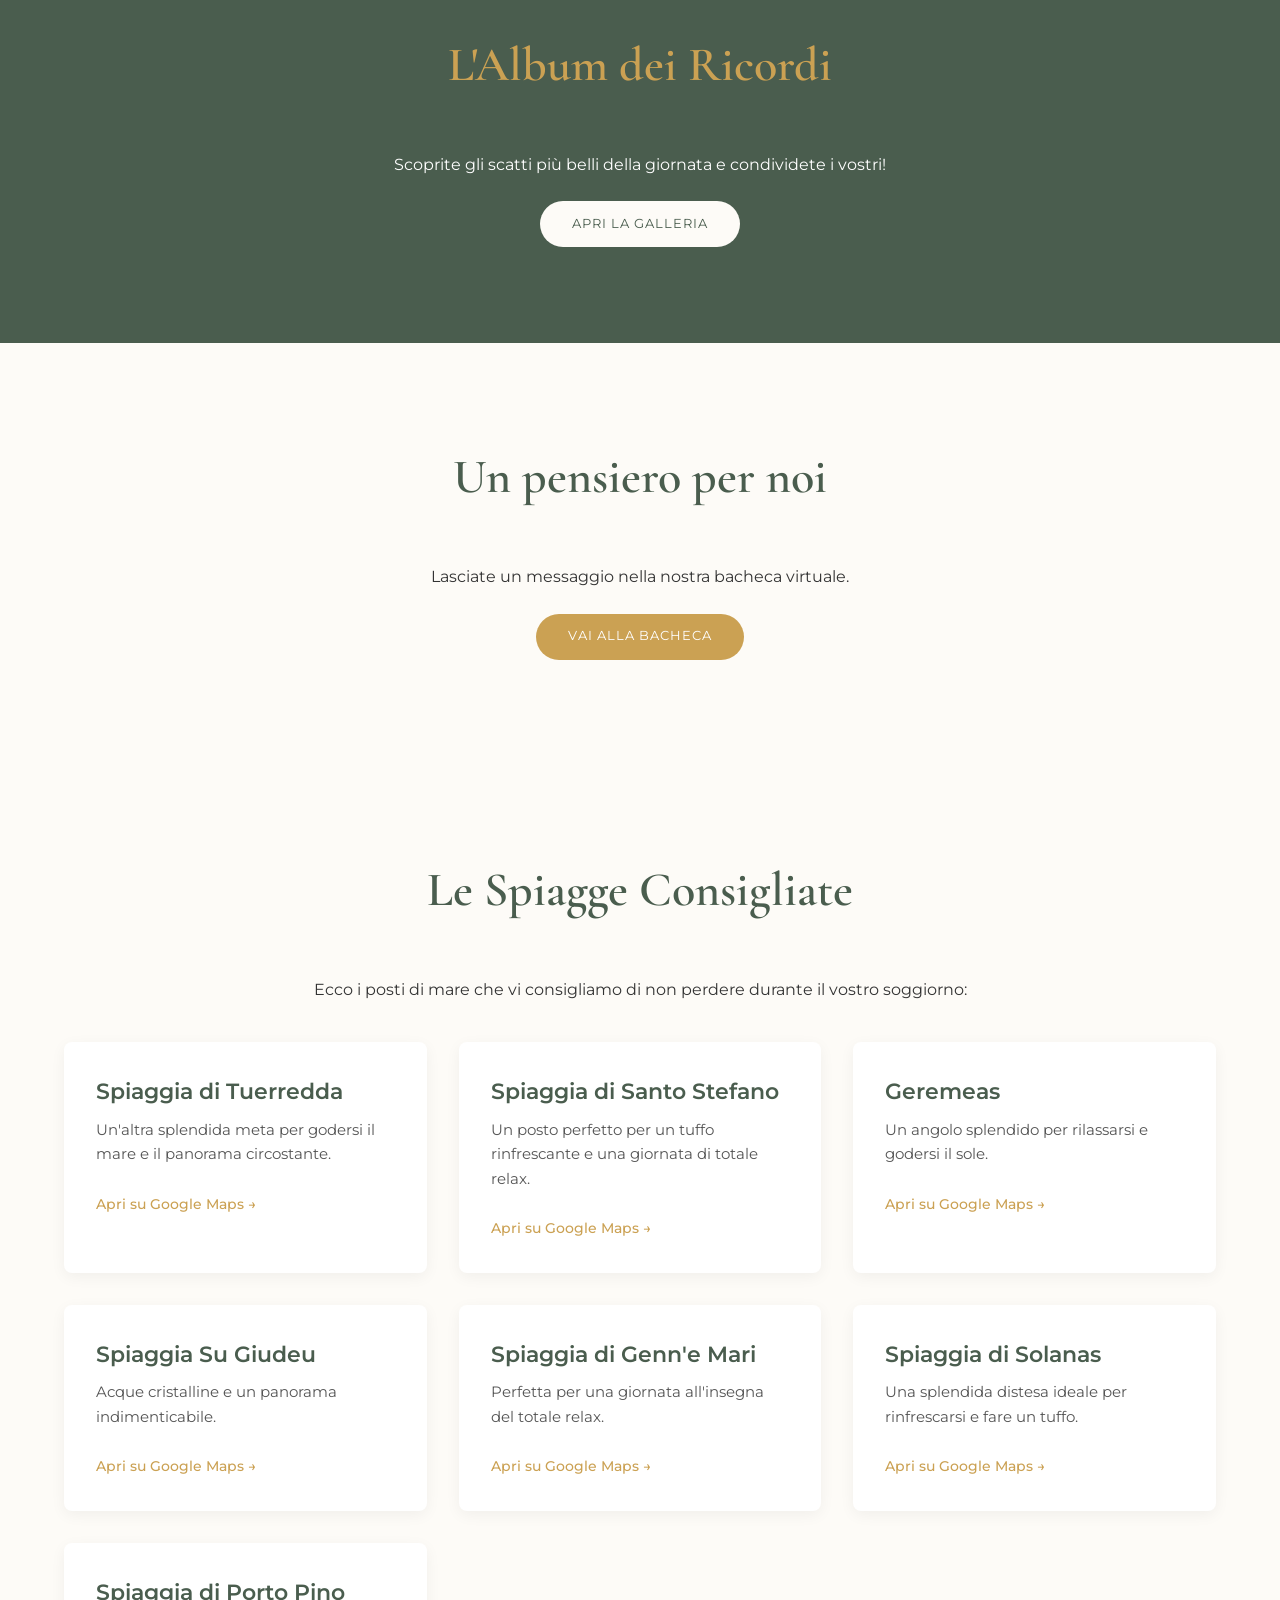
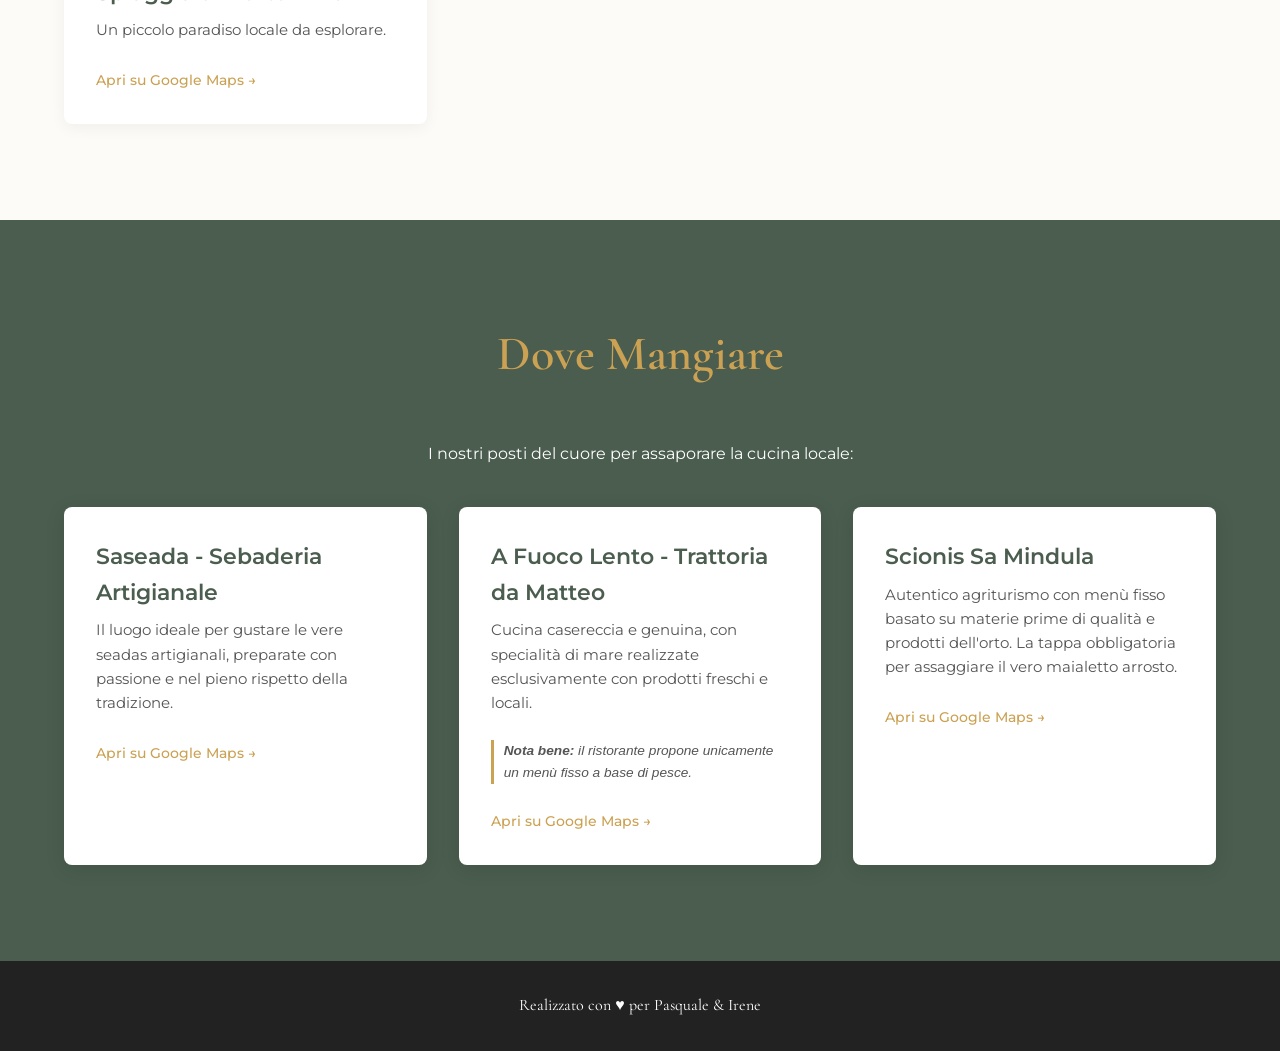
==== commit 0c6476a1: "fix spiaggie" ====
--- a/index.html
+++ b/index.html
@@ -69,7 +69,11 @@
     <h2>Le Spiagge Consigliate</h2>
     <div class="container">
         <p class="text-center">Ecco i posti di mare che vi consigliamo di non perdere durante il vostro soggiorno:</p>
-        <div class="card-consiglio">
+        
+        <!-- L'apertura della griglia deve stare prima di tutte le card -->
+        <div class="cards-grid">
+            
+            <div class="card-consiglio">
                 <h3>Spiaggia di Tuerredda</h3>
                 <p>Un'altra splendida meta per godersi il mare e il panorama circostante.</p>
                 <a href="https://maps.app.goo.gl/Bn6LyCchvHPdUhnS6?g_st=iw" target="_blank" class="btn-link">Apri su Google Maps →</a>
@@ -80,7 +84,7 @@
                 <p>Un posto perfetto per un tuffo rinfrescante e una giornata di totale relax.</p>
                 <a href="https://maps.app.goo.gl/yt2L62T7qrY25TKx7?g_st=iw" target="_blank" class="btn-link">Apri su Google Maps →</a>
             </div>
-        <div class="cards-grid">
+        
             <div class="card-consiglio">
                 <h3>Geremeas</h3>
                 <p>Un angolo splendido per rilassarsi e godersi il sole.</p>
@@ -110,7 +114,8 @@
                 <p>Un piccolo paradiso locale da esplorare.</p>
                 <a href="https://maps.app.goo.gl/ZWvww7A1cfnHGEvG8?g_st=iw" target="_blank" class="btn-link">Apri su Google Maps →</a>
             </div>
-        </div>
+
+        </div> <!-- Chiusura della griglia -->
     </div>
 </section>
 
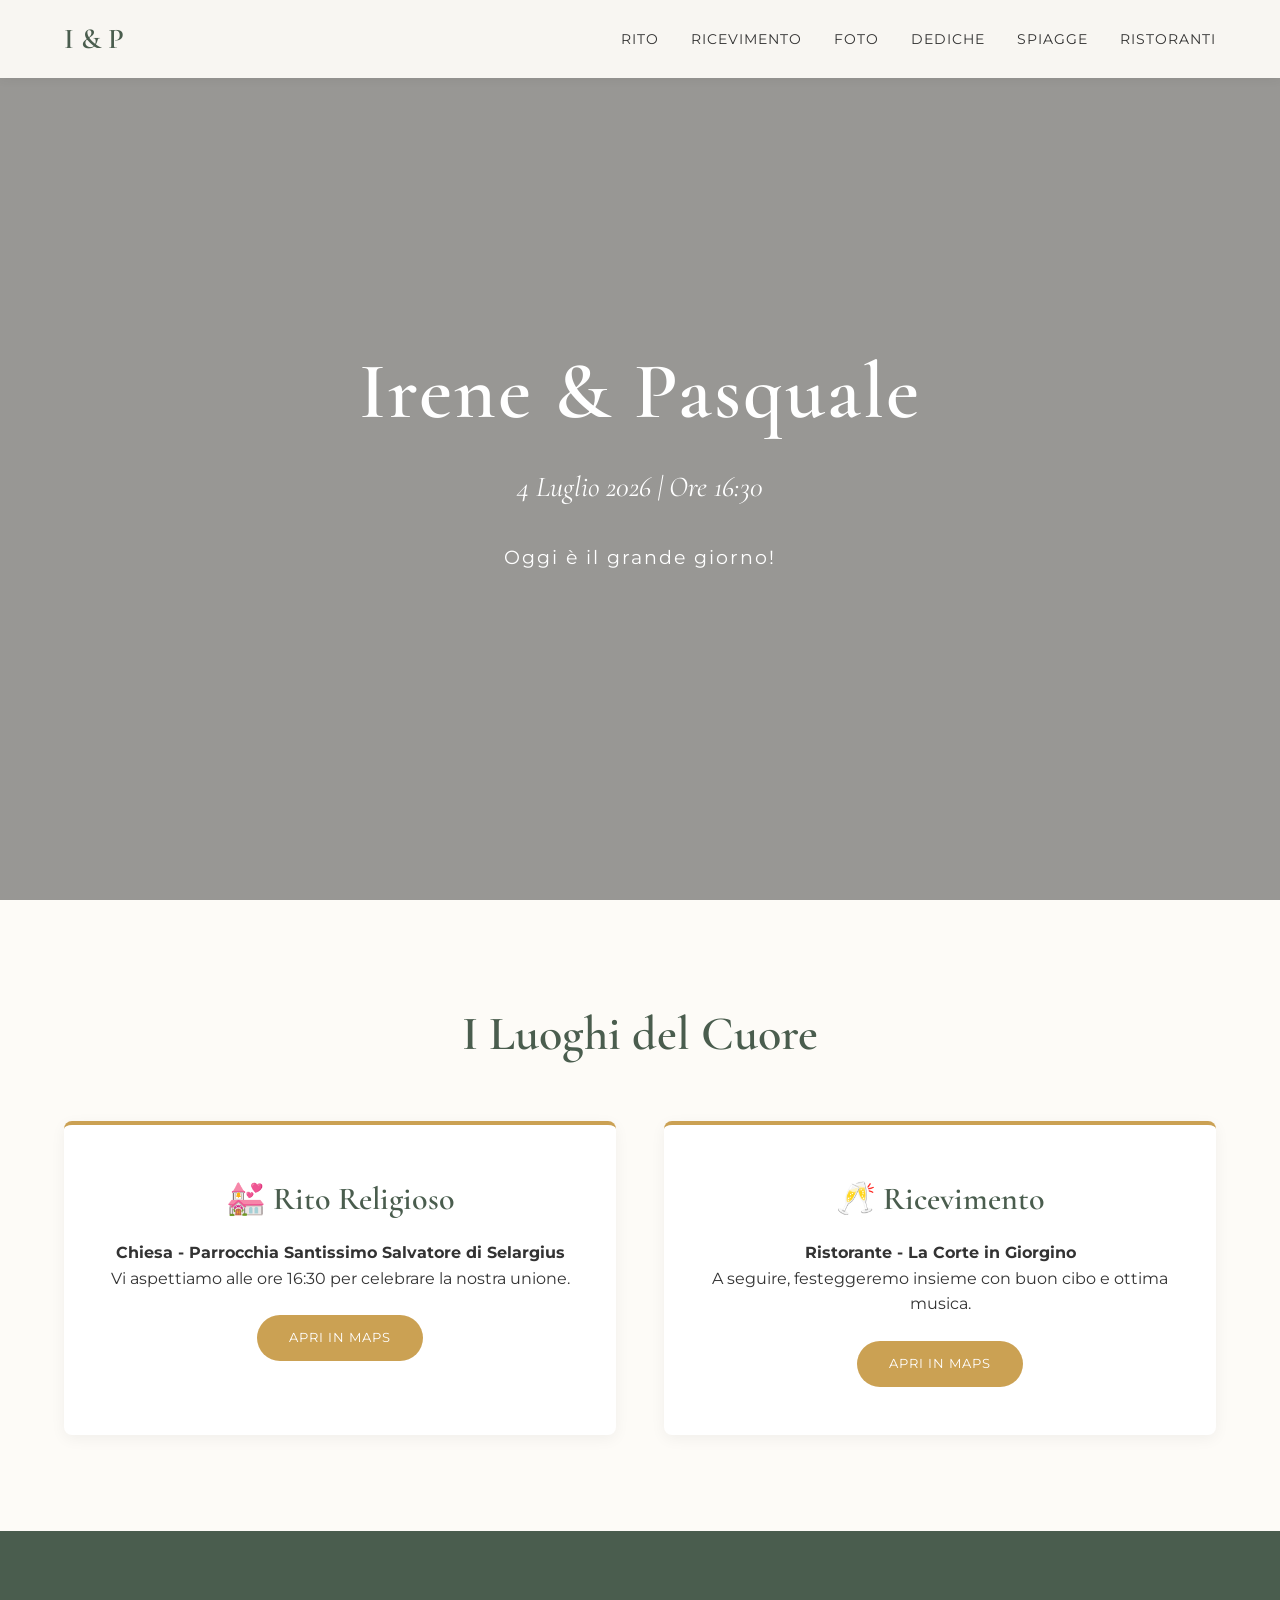
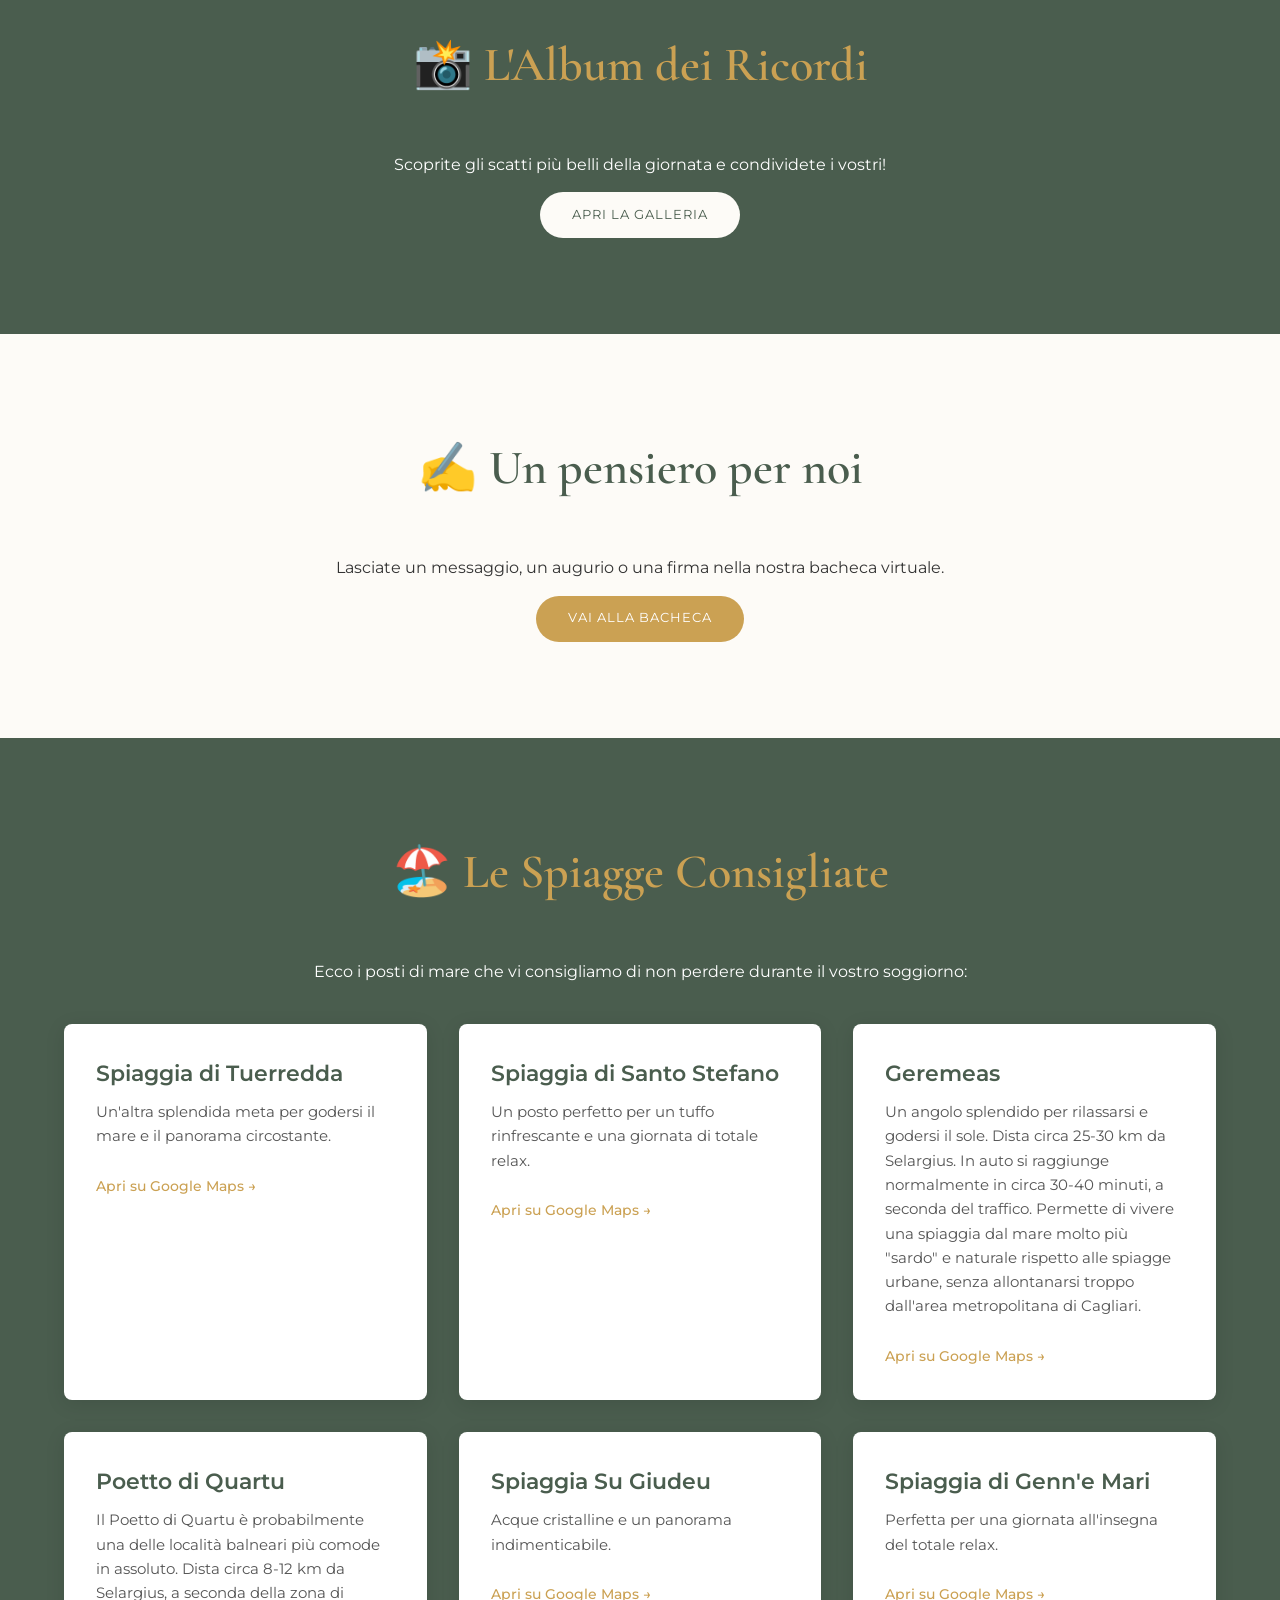
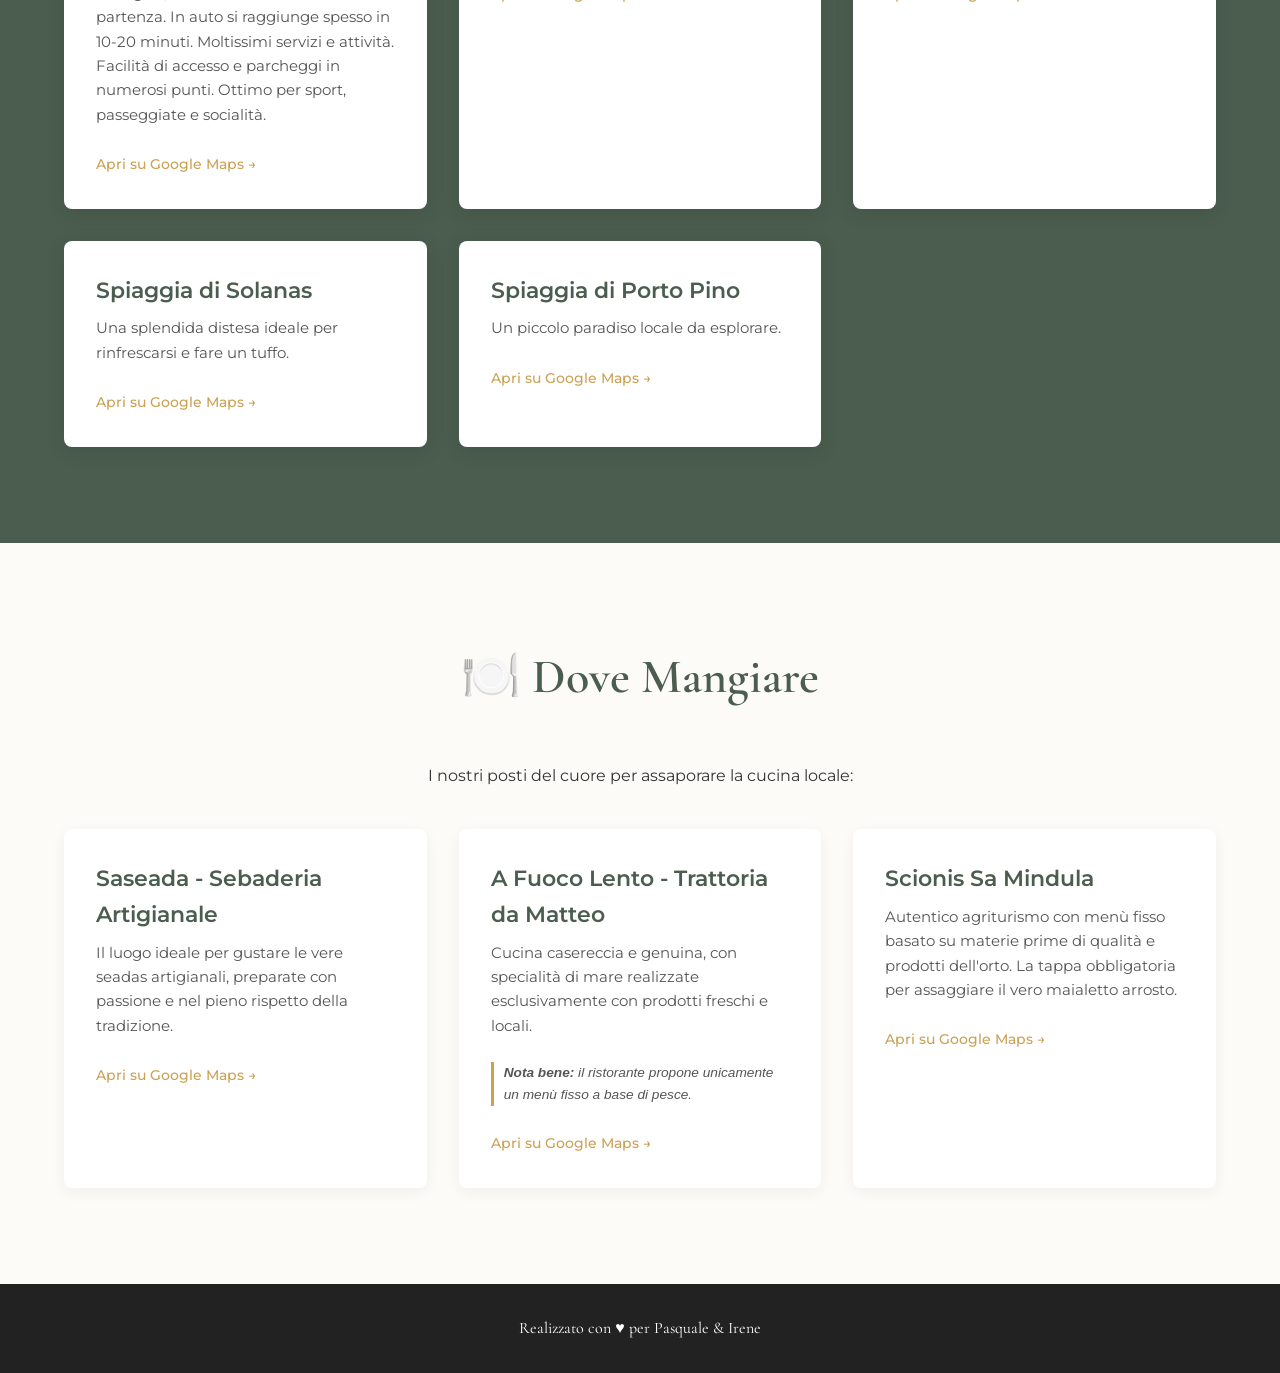
==== commit 43f134b5: "varie modifiche" ====
--- a/index.html
+++ b/index.html
@@ -11,13 +11,14 @@
 
     <nav id="navbar">
         <div class="logo">I & P</div>
-            <ul class="nav-links">
-                <li><a href="index.html#cerimonia">Rito</a></li>
-                <li><a href="index.html#ricevimento">Ricevimento</a></li>
-                <li><a href="foto.html">Foto</a></li>
-                <li><a href="dediche.html">Dediche</a></li>
-                <li><a href="index.html#spiagge">Spiagge</a></li> <li><a href="index.html#ristoranti">Ristoranti</a></li>
-            </ul>
+        <ul class="nav-links">
+            <li><a href="index.html#cerimonia">Rito</a></li>
+            <li><a href="index.html#ricevimento">Ricevimento</a></li>
+            <li><a href="foto.html">Foto</a></li>
+            <li><a href="dediche.html">Dediche</a></li>
+            <li><a href="index.html#spiagge">Spiagge</a></li>
+            <li><a href="index.html#ristoranti">Ristoranti</a></li>
+        </ul>
     </nav>
 
     <header class="hero">
@@ -33,14 +34,14 @@
         <div class="container double-column">
             
             <div class="card">
-                <h3>Rito Religioso</h3>
+                <h3>💒 Rito Religioso</h3>
                 <p><strong>Chiesa - Parrocchia Santissimo Salvatore di Selargius</strong></p>
                 <p>Vi aspettiamo alle ore 16:30 per celebrare la nostra unione.</p>
                 <a href="https://maps.app.goo.gl/7A8SuHtSgQFLoYvGA?g_st=iw" class="btn" target="_blank">Apri in Maps</a>
             </div>
 
             <div class="card" id="ricevimento">
-                <h3>Ricevimento</h3>
+                <h3>🥂 Ricevimento</h3>
                 <p><strong>Ristorante - La Corte in Giorgino</strong></p>
                 <p>A seguire, festeggeremo insieme con buon cibo e ottima musica.</p>
                 <a href="https://maps.app.goo.gl/tqCPoaPsk72nyPu48?g_st=iw" class="btn" target="_blank">Apri in Maps</a>
@@ -50,104 +51,109 @@
     </section>
 
     <section id="foto" class="section dark-bg">
-        <h2>L'Album dei Ricordi</h2>
+        <h2>📸 L'Album dei Ricordi</h2>
         <div class="container text-center">
             <p>Scoprite gli scatti più belli della giornata e condividete i vostri!</p>
-            <a href="foto.html" class="btn btn-light">Apri la Galleria</a>
+            <a href="foto.html" class="btn btn-light" style="margin-top: 15px;">Apri la Galleria</a>
         </div>
     </section>
 
     <section class="section">
-    <div class="container text-center">
-        <h2>Un pensiero per noi</h2>
-        <p>Lasciate un messaggio nella nostra bacheca virtuale.</p>
-        <a href="dediche.html" class="btn">Vai alla Bacheca</a>
-    </div>
+        <div class="container text-center">
+            <h2>✍️ Un pensiero per noi</h2>
+            <p>Lasciate un messaggio, un augurio o una firma nella nostra bacheca virtuale.</p>
+            <a href="dediche.html" class="btn" style="margin-top: 15px;">Vai alla Bacheca</a>
+        </div>
     </section>
 
-<section id="spiagge" class="section">
-    <h2>Le Spiagge Consigliate</h2>
-    <div class="container">
-        <p class="text-center">Ecco i posti di mare che vi consigliamo di non perdere durante il vostro soggiorno:</p>
-        
-        <!-- L'apertura della griglia deve stare prima di tutte le card -->
-        <div class="cards-grid">
+    <section id="spiagge" class="section dark-bg">
+        <h2>🏖️ Le Spiagge Consigliate</h2>
+        <div class="container">
+            <p class="text-center">Ecco i posti di mare che vi consigliamo di non perdere durante il vostro soggiorno:</p>
             
-            <div class="card-consiglio">
-                <h3>Spiaggia di Tuerredda</h3>
-                <p>Un'altra splendida meta per godersi il mare e il panorama circostante.</p>
-                <a href="https://maps.app.goo.gl/Bn6LyCchvHPdUhnS6?g_st=iw" target="_blank" class="btn-link">Apri su Google Maps →</a>
-            </div>
+            <div class="cards-grid">
+                
+                <div class="card-consiglio">
+                    <h3>Spiaggia di Tuerredda</h3>
+                    <p>Un'altra splendida meta per godersi il mare e il panorama circostante.</p>
+                    <a href="https://maps.app.goo.gl/Bn6LyCchvHPdUhnS6?g_st=iw" target="_blank" class="btn-link">Apri su Google Maps →</a>
+                </div>
 
-            <div class="card-consiglio">
-                <h3>Spiaggia di Santo Stefano</h3>
-                <p>Un posto perfetto per un tuffo rinfrescante e una giornata di totale relax.</p>
-                <a href="https://maps.app.goo.gl/yt2L62T7qrY25TKx7?g_st=iw" target="_blank" class="btn-link">Apri su Google Maps →</a>
-            </div>
-        
-            <div class="card-consiglio">
-                <h3>Geremeas</h3>
-                <p>Un angolo splendido per rilassarsi e godersi il sole.</p>
-                <a href="https://maps.app.goo.gl/NKtHqm1GBeDkbayM6?g_st=iw" target="_blank" class="btn-link">Apri su Google Maps →</a>
-            </div>
+                <div class="card-consiglio">
+                    <h3>Spiaggia di Santo Stefano</h3>
+                    <p>Un posto perfetto per un tuffo rinfrescante e una giornata di totale relax.</p>
+                    <a href="https://maps.app.goo.gl/yt2L62T7qrY25TKx7?g_st=iw" target="_blank" class="btn-link">Apri su Google Maps →</a>
+                </div>
+            
+                <div class="card-consiglio">
+                    <h3>Geremeas</h3>
+                    <p>Un angolo splendido per rilassarsi e godersi il sole. Dista circa 25-30 km da Selargius. In auto si raggiunge normalmente in circa 30-40 minuti, a seconda del traffico. Permette di vivere una spiaggia dal mare molto più "sardo" e naturale rispetto alle spiagge urbane, senza allontanarsi troppo dall'area metropolitana di Cagliari.</p>
+                    <a href="https://maps.app.goo.gl/NKtHqm1GBeDkbayM6?g_st=iw" target="_blank" class="btn-link">Apri su Google Maps →</a>
+                </div>
 
-            <div class="card-consiglio">
-                <h3>Spiaggia Su Giudeu</h3>
-                <p>Acque cristalline e un panorama indimenticabile.</p>
-                <a href="https://maps.app.goo.gl/EWHRhkAZRLEbvHLa8?g_st=iw" target="_blank" class="btn-link">Apri su Google Maps →</a>
-            </div>
+                <div class="card-consiglio">
+                    <h3>Poetto di Quartu</h3>
+                    <p>Il Poetto di Quartu è probabilmente una delle località balneari più comode in assoluto. Dista circa 8-12 km da Selargius, a seconda della zona di partenza. In auto si raggiunge spesso in 10-20 minuti. Moltissimi servizi e attività. Facilità di accesso e parcheggi in numerosi punti. Ottimo per sport, passeggiate e socialità.</p>
+                    <a href="https://maps.app.goo.gl/uKwve7rQeJfGjcdN9?g_st=iw" target="_blank" class="btn-link">Apri su Google Maps →</a>
+                </div>
 
-            <div class="card-consiglio">
-                <h3>Spiaggia di Genn'e Mari</h3>
-                <p>Perfetta per una giornata all'insegna del totale relax.</p>
-                <a href="https://maps.app.goo.gl/zg65W3r7LVhrQqkp8?g_st=iw" target="_blank" class="btn-link">Apri su Google Maps →</a>
-            </div>
+                <div class="card-consiglio">
+                    <h3>Spiaggia Su Giudeu</h3>
+                    <p>Acque cristalline e un panorama indimenticabile.</p>
+                    <a href="https://maps.app.goo.gl/EWHRhkAZRLEbvHLa8?g_st=iw" target="_blank" class="btn-link">Apri su Google Maps →</a>
+                </div>
 
-            <div class="card-consiglio">
-                <h3>Spiaggia di Solanas</h3>
-                <p>Una splendida distesa ideale per rinfrescarsi e fare un tuffo.</p>
-                <a href="https://maps.app.goo.gl/wDWNZT6ZgFcB17de6?g_st=iw" target="_blank" class="btn-link">Apri su Google Maps →</a>
-            </div>
+                <div class="card-consiglio">
+                    <h3>Spiaggia di Genn'e Mari</h3>
+                    <p>Perfetta per una giornata all'insegna del totale relax.</p>
+                    <a href="https://maps.app.goo.gl/zg65W3r7LVhrQqkp8?g_st=iw" target="_blank" class="btn-link">Apri su Google Maps →</a>
+                </div>
 
-            <div class="card-consiglio">
-                <h3>Spiaggia di Porto Pino</h3>
-                <p>Un piccolo paradiso locale da esplorare.</p>
-                <a href="https://maps.app.goo.gl/ZWvww7A1cfnHGEvG8?g_st=iw" target="_blank" class="btn-link">Apri su Google Maps →</a>
-            </div>
+                <div class="card-consiglio">
+                    <h3>Spiaggia di Solanas</h3>
+                    <p>Una splendida distesa ideale per rinfrescarsi e fare un tuffo.</p>
+                    <a href="https://maps.app.goo.gl/wDWNZT6ZgFcB17de6?g_st=iw" target="_blank" class="btn-link">Apri su Google Maps →</a>
+                </div>
 
-        </div> <!-- Chiusura della griglia -->
-    </div>
-</section>
+                <div class="card-consiglio">
+                    <h3>Spiaggia di Porto Pino</h3>
+                    <p>Un piccolo paradiso locale da esplorare.</p>
+                    <a href="https://maps.app.goo.gl/ZWvww7A1cfnHGEvG8?g_st=iw" target="_blank" class="btn-link">Apri su Google Maps →</a>
+                </div>
 
-<section id="ristoranti" class="section dark-bg">
-    <h2>Dove Mangiare</h2>
-    <div class="container">
-        <p class="text-center">I nostri posti del cuore per assaporare la cucina locale:</p>
-        
-        <div class="cards-grid">
-            <div class="card-consiglio">
-                <h3>Saseada - Sebaderia Artigianale</h3>
-                <p>Il luogo ideale per gustare le vere seadas artigianali, preparate con passione e nel pieno rispetto della tradizione.</p>
-                <a href="https://maps.app.goo.gl/XTCZu9n15U3RSqXQA?g_st=iw" target="_blank" class="btn-link">Apri su Google Maps →</a>
-            </div>
-
-            <div class="card-consiglio">
-                <h3>A Fuoco Lento - Trattoria da Matteo</h3>
-                <p>Cucina casereccia e genuina, con specialità di mare realizzate esclusivamente con prodotti freschi e locali.<br><br>
-                <span style="font-size: 0.9em; font-style: italic; color: #555; display: block; border-left: 3px solid var(--secondary-color); padding-left: 10px;">
-                    <strong>Nota bene:</strong> il ristorante propone unicamente un menù fisso a base di pesce.
-                </span></p>
-                <a href="https://maps.app.goo.gl/RqQxAGWK4vjCrK7r7?g_st=iw" target="_blank" class="btn-link">Apri su Google Maps →</a>
-            </div>
-
-            <div class="card-consiglio">
-                <h3>Scionis Sa Mindula</h3>
-                <p>Autentico agriturismo con menù fisso basato su materie prime di qualità e prodotti dell'orto. La tappa obbligatoria per assaggiare il vero maialetto arrosto.</p>
-                <a href="https://maps.app.goo.gl/MSapcV2wznL1i2TR8?g_st=iw" target="_blank" class="btn-link">Apri su Google Maps →</a>
             </div>
         </div>
-    </div>
-</section>
+    </section>
+
+    <section id="ristoranti" class="section">
+        <h2>🍽️ Dove Mangiare</h2>
+        <div class="container">
+            <p class="text-center">I nostri posti del cuore per assaporare la cucina locale:</p>
+            
+            <div class="cards-grid">
+                <div class="card-consiglio">
+                    <h3>Saseada - Sebaderia Artigianale</h3>
+                    <p>Il luogo ideale per gustare le vere seadas artigianali, preparate con passione e nel pieno rispetto della tradizione.</p>
+                    <a href="https://maps.app.goo.gl/XTCZu9n15U3RSqXQA?g_st=iw" target="_blank" class="btn-link">Apri su Google Maps →</a>
+                </div>
+
+                <div class="card-consiglio">
+                    <h3>A Fuoco Lento - Trattoria da Matteo</h3>
+                    <p>Cucina casereccia e genuina, con specialità di mare realizzate esclusivamente con prodotti freschi e locali.<br><br>
+                    <span style="font-size: 0.9em; font-style: italic; color: #555; display: block; border-left: 3px solid var(--secondary-color); padding-left: 10px;">
+                        <strong>Nota bene:</strong> il ristorante propone unicamente un menù fisso a base di pesce.
+                    </span></p>
+                    <a href="https://maps.app.goo.gl/RqQxAGWK4vjCrK7r7?g_st=iw" target="_blank" class="btn-link">Apri su Google Maps →</a>
+                </div>
+
+                <div class="card-consiglio">
+                    <h3>Scionis Sa Mindula</h3>
+                    <p>Autentico agriturismo con menù fisso basato su materie prime di qualità e prodotti dell'orto. La tappa obbligatoria per assaggiare il vero maialetto arrosto.</p>
+                    <a href="https://maps.app.goo.gl/MSapcV2wznL1i2TR8?g_st=iw" target="_blank" class="btn-link">Apri su Google Maps →</a>
+                </div>
+            </div>
+        </div>
+    </section>
 
     <footer>
         <p>Realizzato con ♥ per Pasquale & Irene</p>
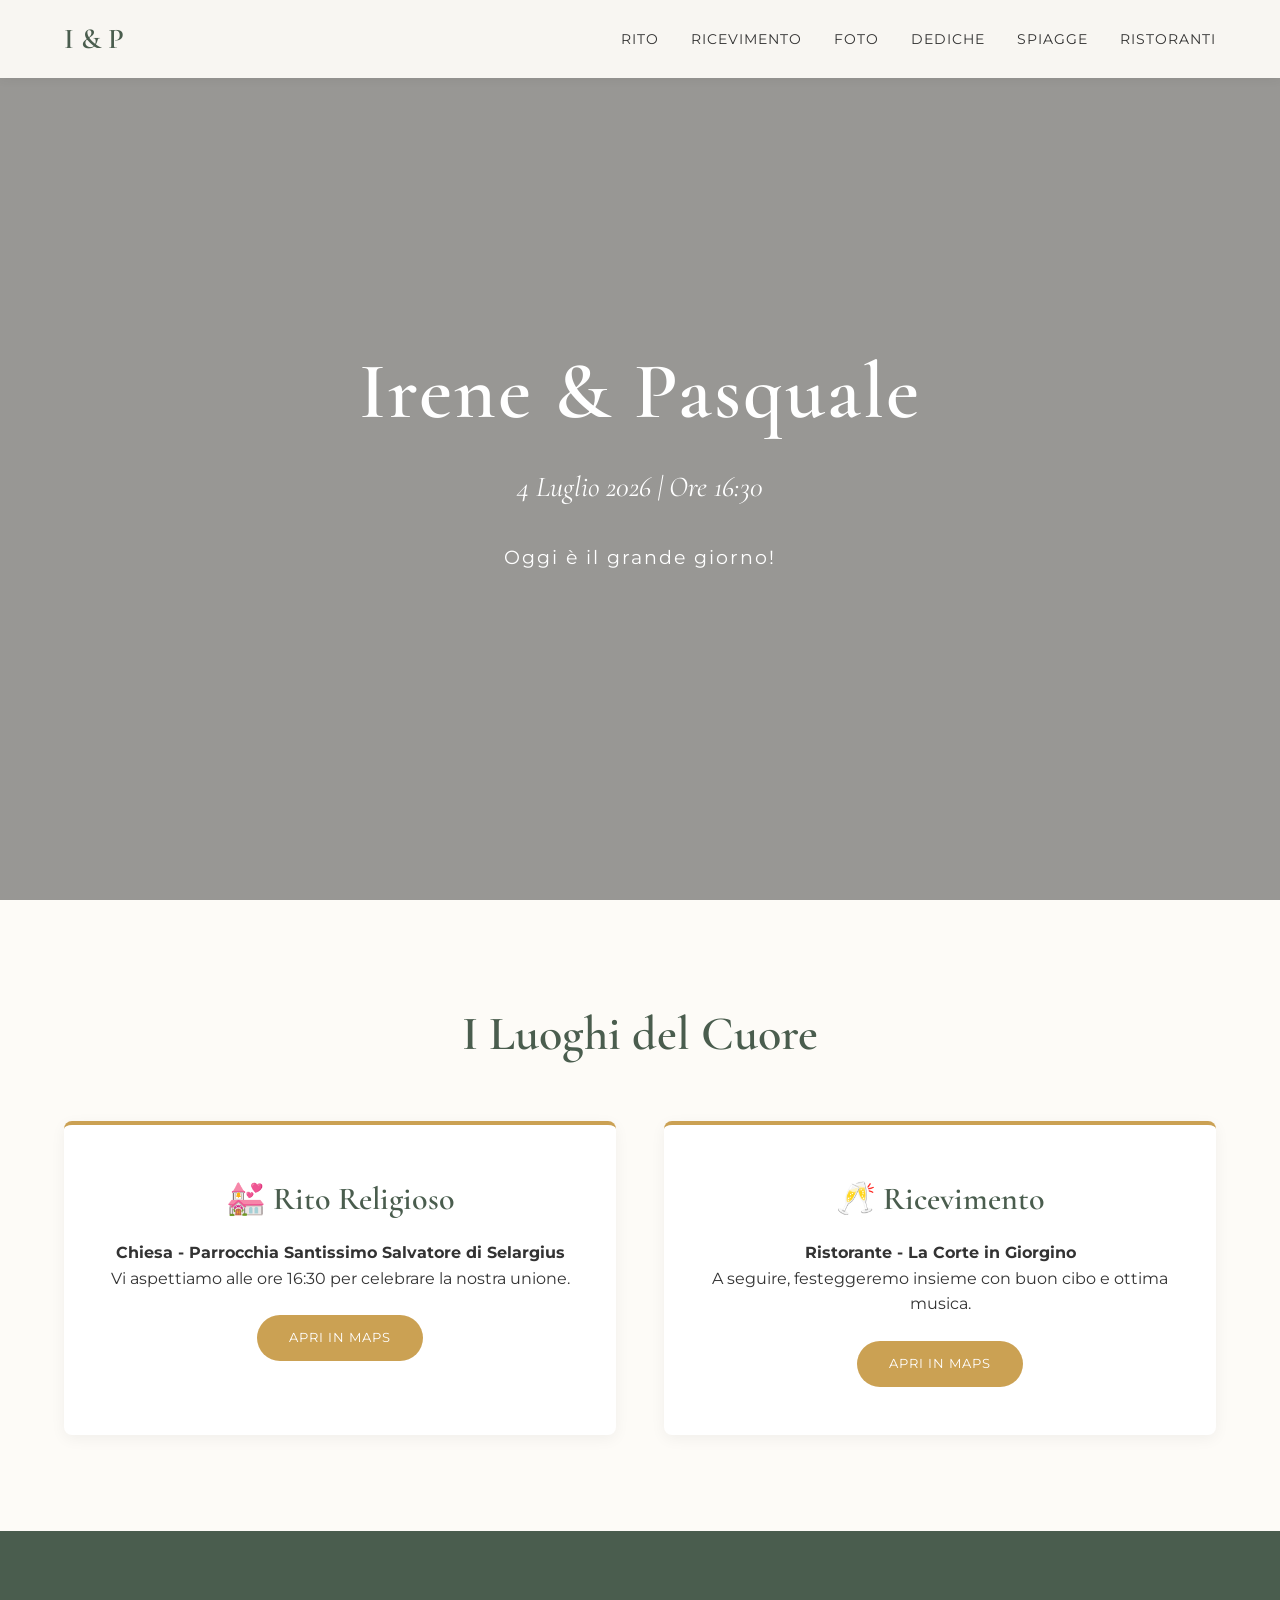
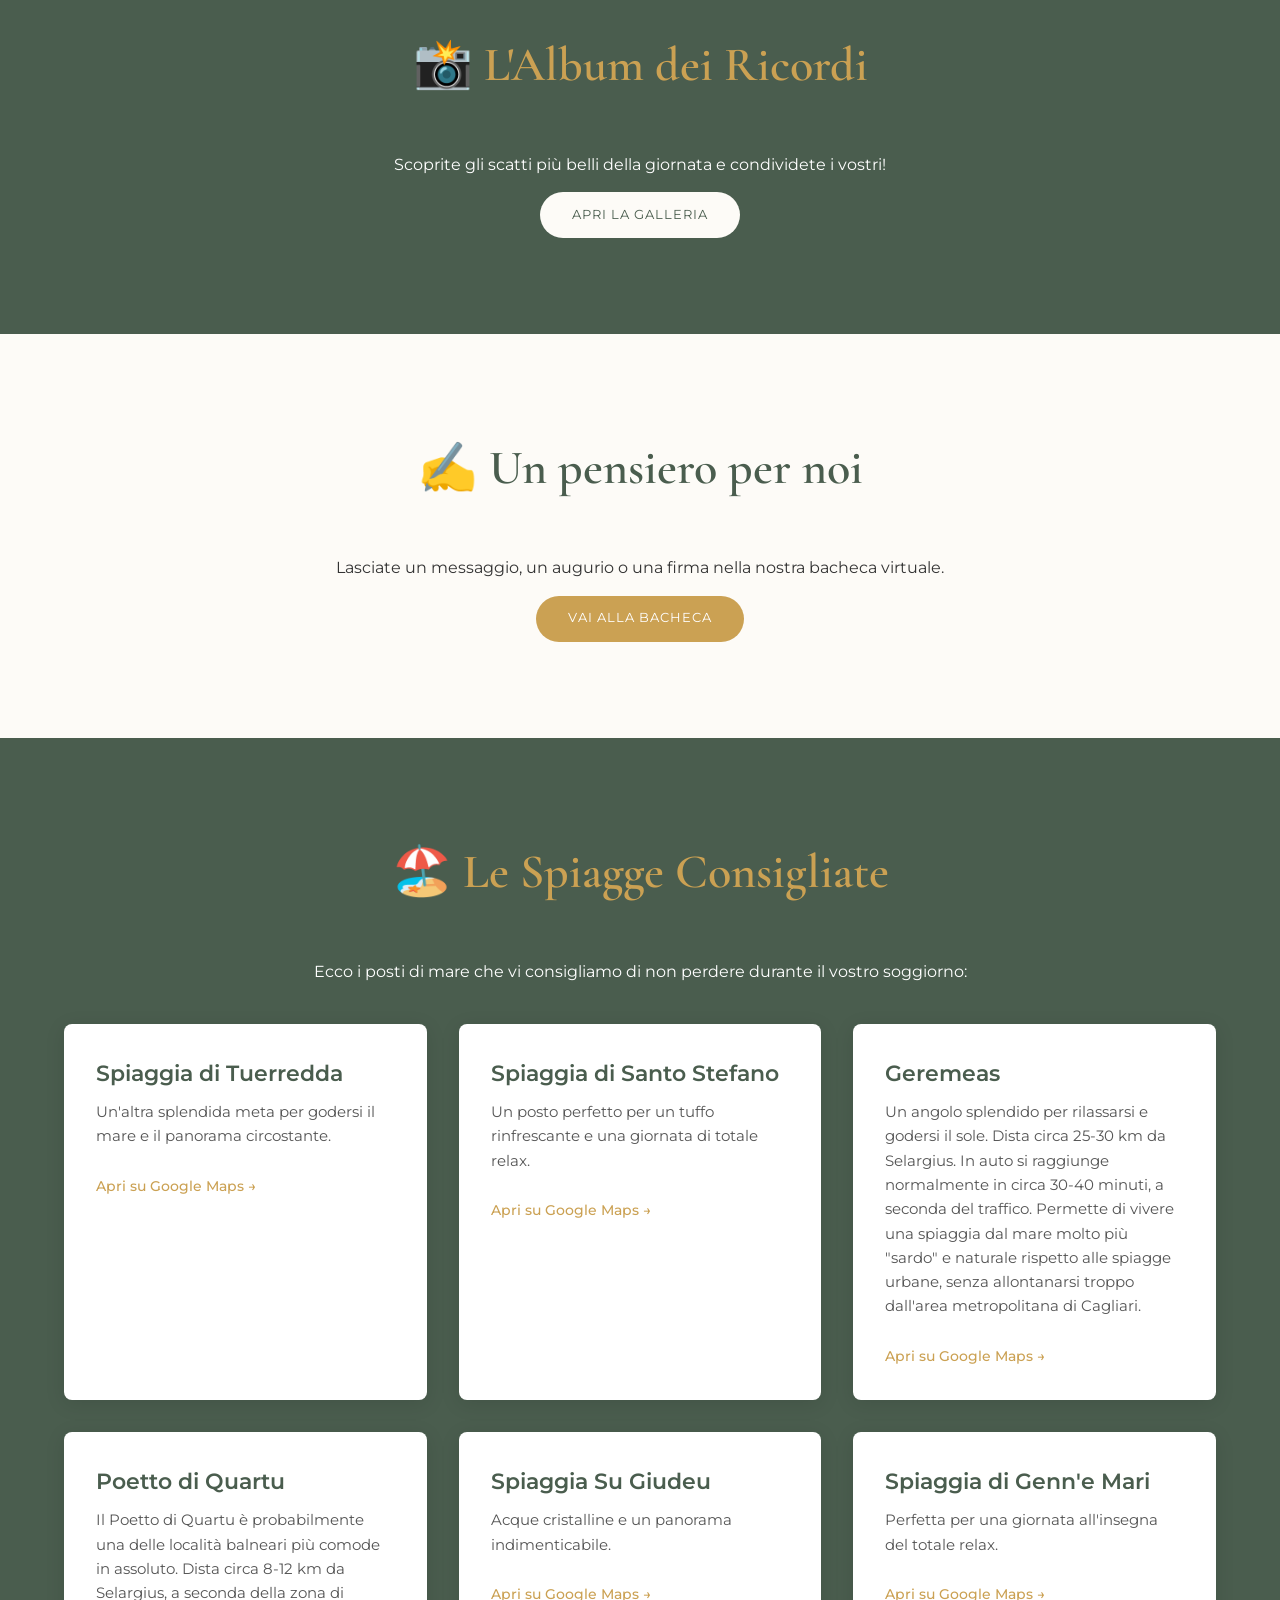
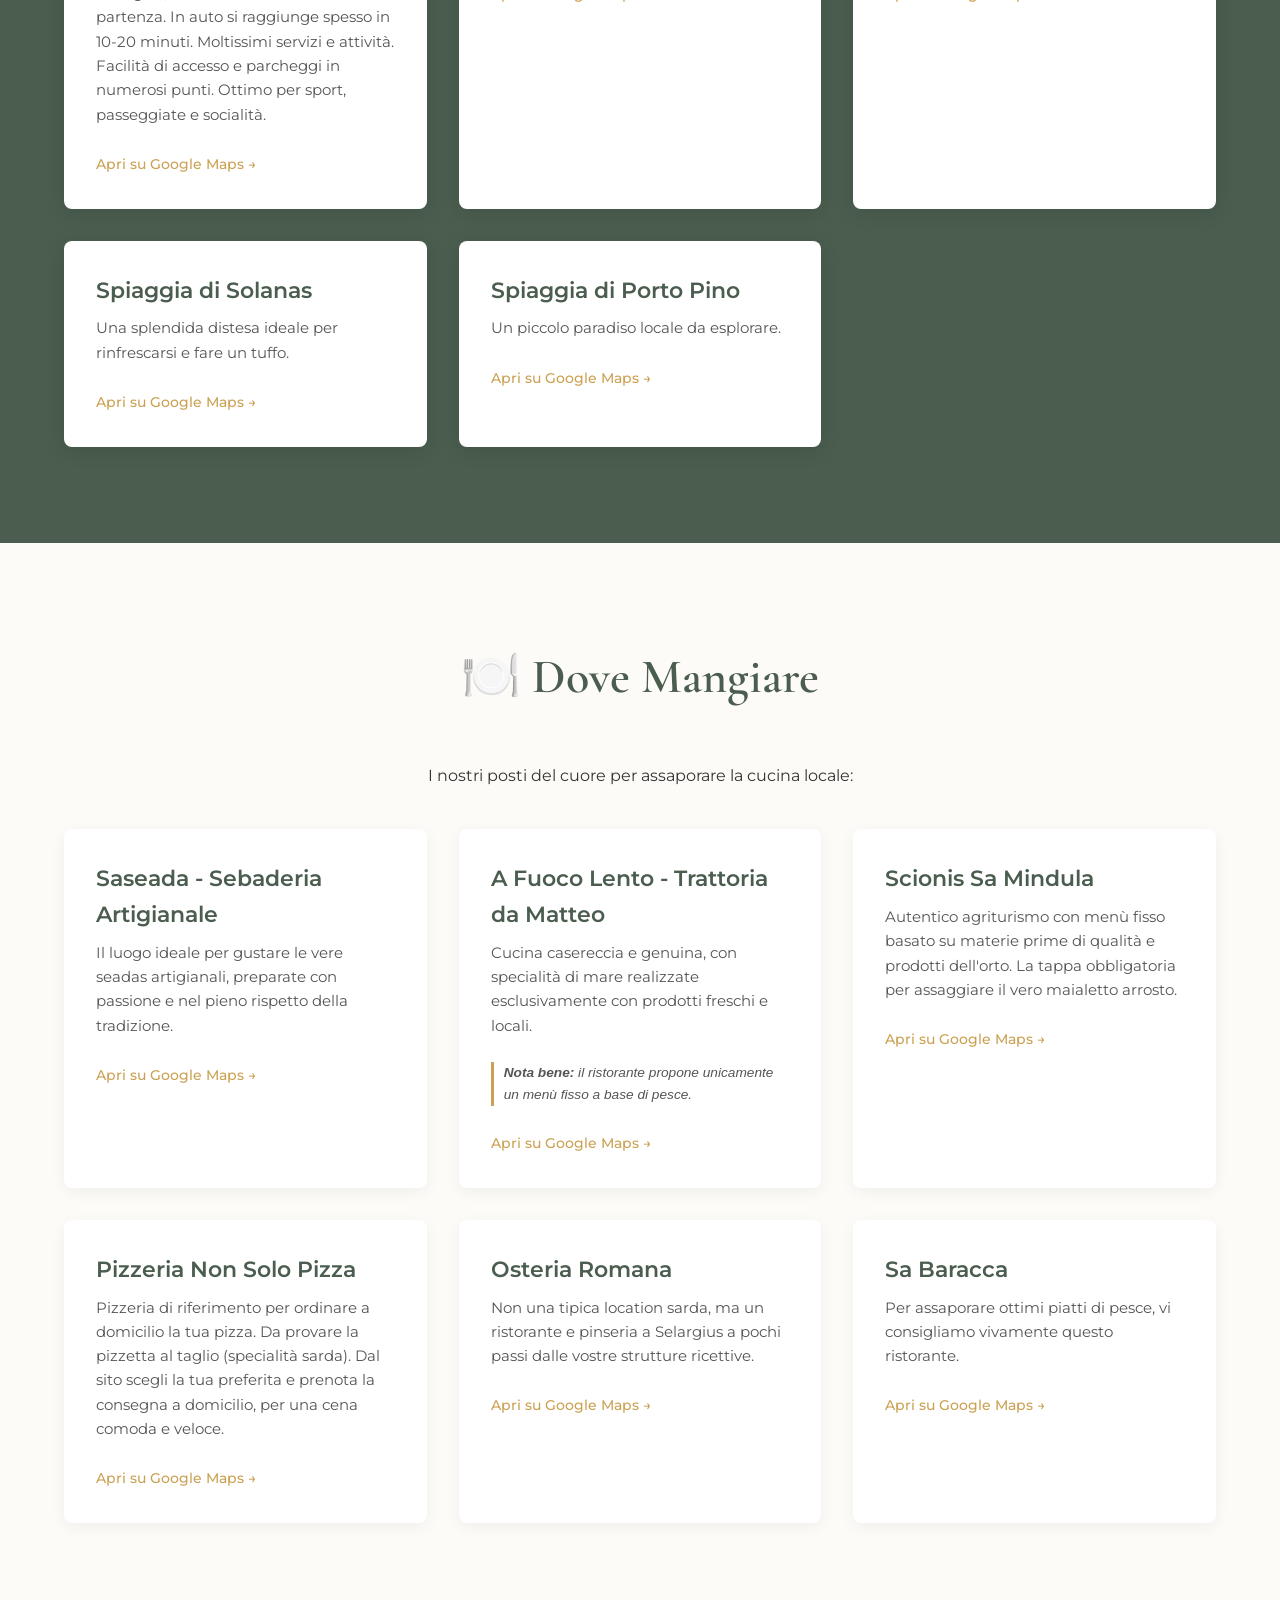
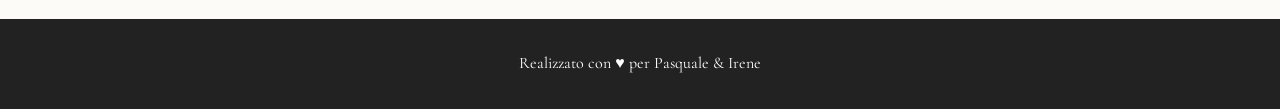
==== commit 9ea89a37: "Add restaurant recommendations section Added new restaurant recommendations with links to Google Map" ====
--- a/index.html
+++ b/index.html
@@ -131,6 +131,7 @@
             <p class="text-center">I nostri posti del cuore per assaporare la cucina locale:</p>
             
             <div class="cards-grid">
+                
                 <div class="card-consiglio">
                     <h3>Saseada - Sebaderia Artigianale</h3>
                     <p>Il luogo ideale per gustare le vere seadas artigianali, preparate con passione e nel pieno rispetto della tradizione.</p>
@@ -151,6 +152,25 @@
                     <p>Autentico agriturismo con menù fisso basato su materie prime di qualità e prodotti dell'orto. La tappa obbligatoria per assaggiare il vero maialetto arrosto.</p>
                     <a href="https://maps.app.goo.gl/MSapcV2wznL1i2TR8?g_st=iw" target="_blank" class="btn-link">Apri su Google Maps →</a>
                 </div>
+
+                <div class="card-consiglio">
+                    <h3>Pizzeria Non Solo Pizza</h3>
+                    <p>Pizzeria di riferimento per ordinare a domicilio la tua pizza. Da provare la pizzetta al taglio (specialità sarda). Dal sito scegli la tua preferita e prenota la consegna a domicilio, per una cena comoda e veloce.</p>
+                    <a href="https://maps.app.goo.gl/sJwRSrz7n72QxmPu8?g_st=iw" target="_blank" class="btn-link">Apri su Google Maps →</a>
+                </div>
+
+                <div class="card-consiglio">
+                    <h3>Osteria Romana</h3>
+                    <p>Non una tipica location sarda, ma un ristorante e pinseria a Selargius a pochi passi dalle vostre strutture ricettive.</p>
+                    <a href="https://maps.app.goo.gl/eGpGRK6ErCPGZ1kR8?g_st=iw" target="_blank" class="btn-link">Apri su Google Maps →</a>
+                </div>
+
+                <div class="card-consiglio">
+                    <h3>Sa Baracca</h3>
+                    <p>Per assaporare ottimi piatti di pesce, vi consigliamo vivamente questo ristorante.</p>
+                    <a href="https://maps.app.goo.gl/BHo2vj8FEHmht5ebA?g_st=iw" target="_blank" class="btn-link">Apri su Google Maps →</a>
+                </div>
+
             </div>
         </div>
     </section>
@@ -161,4 +181,4 @@
 
     <script src="script.js"></script>
 </body>
-</html>+</html>
